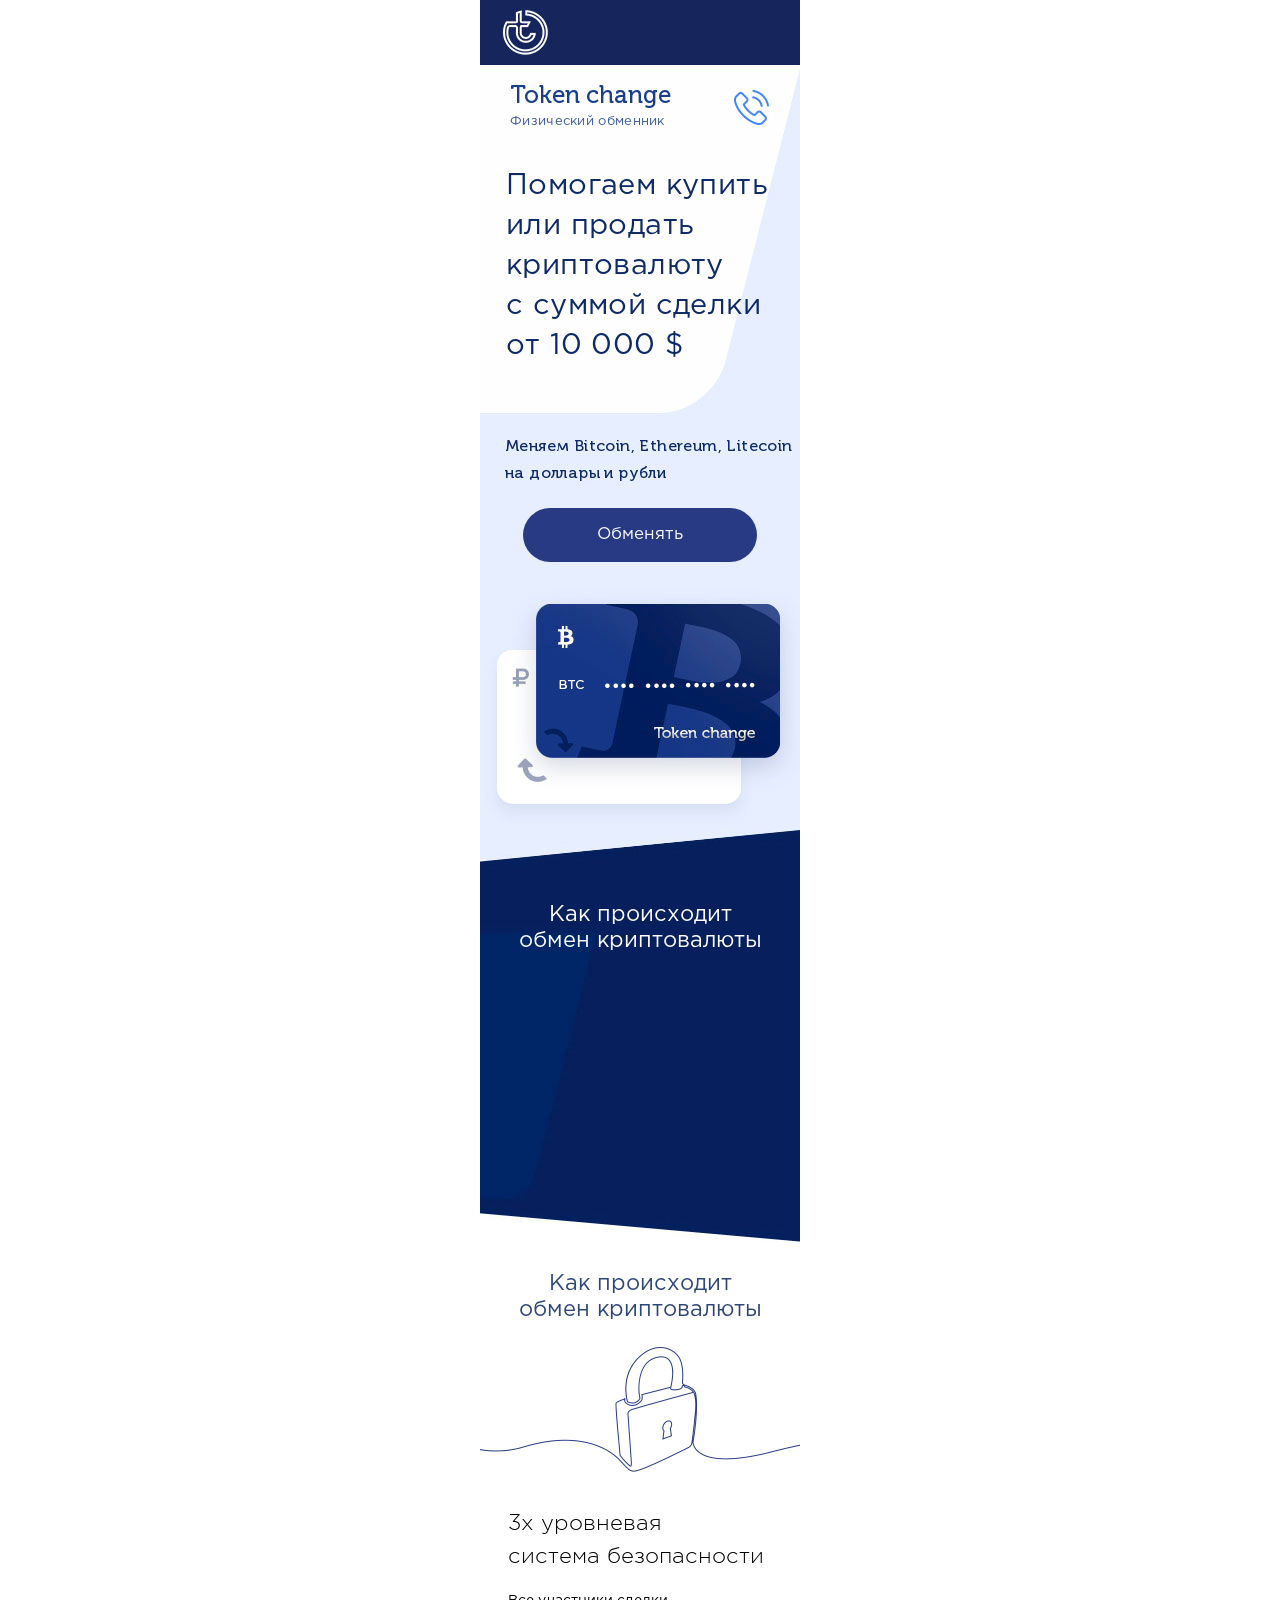
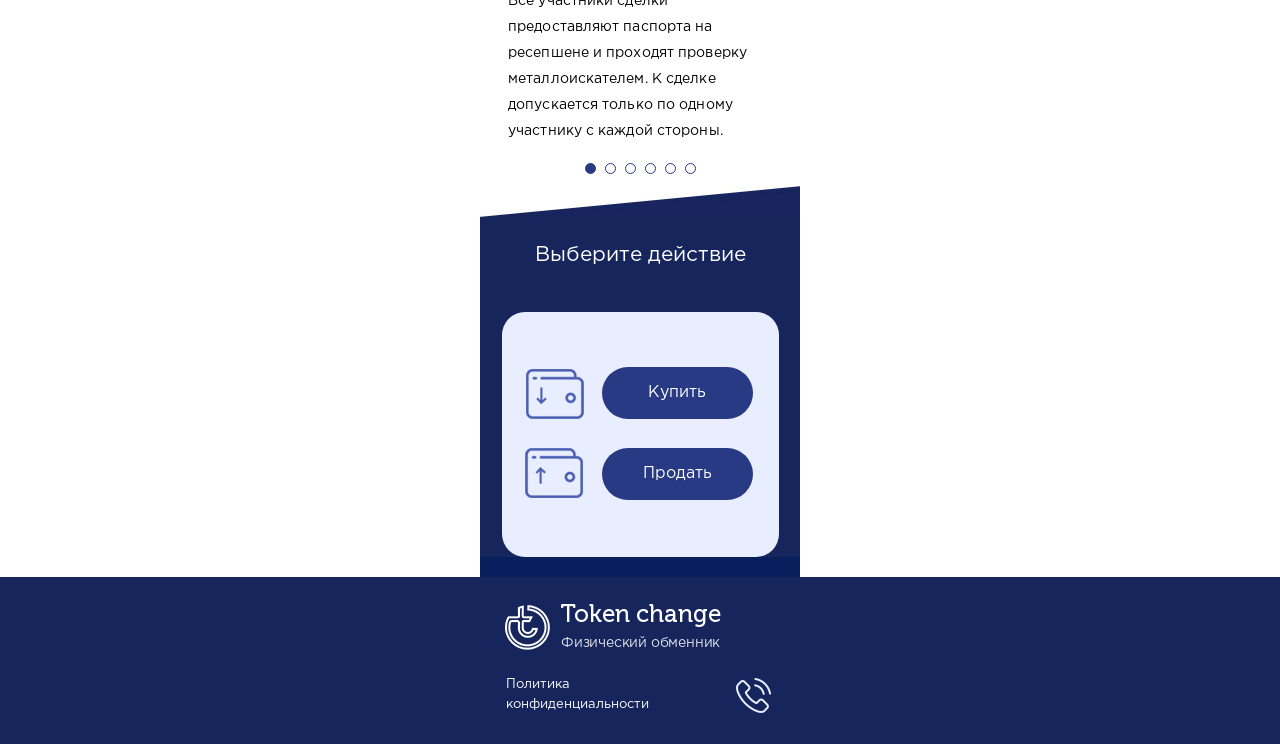
==== kript/mobile/index.html @ 8d92c8f6 "init" ====
<!DOCTYPE html>
<html lang="ru">
<head>
    <meta charset="UTF-8">
    <link rel="stylesheet" href="css/fontss.css">
    <link rel="stylesheet" href="css/libs/normalize.min.css">
    <link rel="stylesheet" href="css/style.css">
    <title>Token change - Физический обменник</title>
    <link rel="shortcut icon" href="favicon.ico" type="image/x-icon">
    <meta name="viewport" content="width=320">
    
<!--
    <script type="text/javascript">
        if (screen.width > 699) {
            document.location = "../" + document.location.search;
        }
    </script>
-->
    
</head>
   


<body>

<section class="sec1">
   <div>
        <div class="header">
            <div class="left">
                <div class="logo"></div>
            </div>
             <div class="right"> 
                <!-- <a href="/img/telegram.png" class="telegram"></a>
                <a href="/img/viber.png" class="viber"></a> -->
            </div> 
        </div>
        <div class="line">
            <div class="left">
                
                <div class="logo-text">
                    <div class="token">Token change</div>
                    <div class="fizobmen">Физический обменник</div>
                    
                </div>
            </div>
            <a class="right" href="tel:+79850906859"></a>
        </div>
        <h1>Помогаем купить или продать<br> криптовалюту <br>с суммой сделки<br> от 10 000 $<br><br></h1>
        <p>Меняем Bitcoin, Ethereum, Litecoin<br>на доллары и рубли</p>
        <div class="btn scrlto">Обменять</div>       
   </div>
</section>
<div class="section sec2">
    <div>
       <h2>Как происходит <br>обмен криптовалюты</h2>        
        
        <iframe src="https://player.vimeo.com/video/252877215?title=0&byline=0&portrait=0" class="video" frameborder="0" webkitallowfullscreen mozallowfullscreen allowfullscreen></iframe>
    </div>
</div>
<section class="sec3">
    <div>
        <h2>Как происходит <br>обмен криптовалюты</h2>
        <div class="slider-wrap">
            <ul>
       <li>
           <div class="img img1"></div>
           <h3>3х уровневая <br>система безопасности</h3>
           <p>Все участники сделки предоставляют паспорта на ресепшене и проходят проверку металлоискателем. К сделке допускается только по одному участнику с каждой стороны.</p>
       </li>
       <li>
           <div class="img img2"></div>
           <h3>Бесплатная парковка <br>для клиентов</h3>
           <p>Чтобы бесплатно припарковаться в бизнес центре "Manhattan", нужно заранее предоставить нашему менеджеру марку и гос номер автомобиля. Пропуск заказывается заранее.</p>
       </li>
       <li>
           <div class="img img3"></div>
           <h3>Сопровождение домой с охраной</h3>
           <p>Это дополнительная услуга, которая заказывается заранее у нашего менеджера. Безопасность наших клиентов - главный приоритет компании "Token Change".</p>
       </li>
       <li>
           <div class="img img4"></div>
           <h3>Используем <br>счётные машинки</h3>
           <p>Каждую сделку контролирует наш сотрудник службы безопасности, который самостоятельно пересчитывает и проверяет на подлинность все купюры.</p>
       </li>
       <li>
           <div class="img img5"></div>
           <h3 class="small">Гарантия <br>конфиденциальности</h3>
           <p>Все данные, которые мы получаем о наших клиентах остаются только внутри компании "Token Change". Мы не передаём информацию третьим лицам.</p>
       </li>
       <li>
           <div class="img img6"></div>
           <h3>Круглосуточное <br>видеонаблюдение</h3>
           <p>В бизнес центре "Manhattan" и внутри нашего офиса находятся видеокамеры, которые фиксируют каждую сделку. Это позволяет обеспечить безопасность для клиентов.</p>
       </li>
   </ul>
        </div>
   
   <div class="slide">
       
        <a class data-slide-index="0" href="#"></a>
        <a class data-slide-index="1" href="#"></a>
        <a class data-slide-index="2" href="#"></a>
        <a class data-slide-index="3" href="#"></a>
        <a class data-slide-index="4" href="#"></a>
        <a class data-slide-index="5" href="#"></a>
       
   </div>
    

    </div>
</section>

<section class="sec4">
    <div>
<div class="s1 step1">
          <h2>Выберите действие</h2>
          <div class="block">
              <div class="item" data-type="buy">
                  <div class="img img1"></div>
                  <div class="btn">Купить</div>
              </div>
              <div class="item" data-type="sell">
                  <div class="img img2"></div>
                  <div class="btn">Продать</div>
                  
              </div>
          </div>
      </div>

<div class="s2 step2">
          <h2>Введите сумму сделки</h2>
          <div class="block">
              <div class="label1">Отдаете</div>
              <div class="summ-wrap">
                  <input type="text" class="number" placeholder="сумма">
                  <!-- <div class="valut">
                      <div class="current" data-selected="dollar"></div>
                      <div class="select">
                          <div class="item dollar" data-type="dollar"></div>
                          <div class="item ruble" data-type="ruble"></div>
                      </div>
                  </div> -->
                  
              </div>
              <div class="label2"><!--                 <span>Получаете</span> -->
                  <div class="type">
                      <div class="dollar active" data-type="dollar">Dollar</div>
                      <div class="ruble" data-type="ruble">Рубль</div>
                  </div>
              </div>
              <div class="btn">Далее</div>
              <div class="back">назад</div>
          </div>
      </div>
      <div class="s2 step2_b">
          <h2>Введите сумму сделки</h2>
          <div class="block">
              <div class="label1">Отдаете</div>
              <div class="summ-wrap">
                  <input type="text" class="number" placeholder="сумма">
                  <!-- <div class="valut">
                      <div class="current" data-selected="bitcoin"></div>
                      <div class="select">                          
                          <div class="item bitcoin" data-type="bitcoin"></div>
                          <div class="item efirium" data-type="ethereum"></div>
                          <div class="item litecoin" data-type="litecoin"></div>
                      </div>
                  </div> -->
                  
              </div>
              <div class="label2"><!-- <span>Получаете</span> -->
                  <div class="type">
                      <div class="bitcoin active" data-type="bitcoin">Bitcoin</div>
                      <div class="efirium" data-type="ethereum">Ethereum</div>
                      <div class="litecoin" data-type="litecoin">Litecoin</div>
                  </div>
              </div>
              <div class="btn">Далее</div>
              <div class="back">назад</div>
          </div>
      </div>
        <div class="s3 step3">
            <h2>Оставьте контакты</h2>
            <form class="form" method="post" action="ajax/mail.php">
                <div class="text">Введите ваше имя</div>
                <input type="text" name="name" class="input" placeholder="Имя">
                <div class="text">Введите ваш  телефон</div>
                <input type="text" name="phone" class="input" placeholder="+7 (___) ___-__-__">
                 <div class="text">Введите ваш логин Telegram</div>

                <input type="text" name="telegram" class="input" placeholder="@   логин Telegram">
                <input type="hidden" name="type">
                <input type="hidden" name="give">
                <input type="hidden" name="count_give">
                <input type="hidden" name="get">
                <input type="hidden" name="count_get">
                <button class="button">Отправить</button>
                <div class="back">назад</div>
            </form>           
       </div>
    </div> 
</section>

<footer>
    <div>
        <div class="left">
            <div class="token">Token change</div>
            <div class="fiz">Физический обменник</div>
            <div class="confidential">Политика<br> конфиденциальности</div>
            <a href="tel:+79850906859" class="phone"></a>
        </div>
        <div class="right"> 
             <!--a href="/img/telegrammobile.png" class="telegram"></a>
            <a href="/img/vibermobile.png" class="viber"></a--> 
        </div>
        
    </div>
</footer>
<div id="hidden-box">
    <div class="pop" id="okgo">
        <div class="close">закрыть</div>
        <p>Спасибо,<br>ваша заявка принята!<br>Мы свяжемся с вами в ближайшее время.</p>
    </div>
    <div class="pop" id="conf">
        <div class="close">закрыть</div>
        <h3>Политика конфиденциальности</h3>
        <p>Политика конфиденциальности и защиты информации. Предоставляя свои персональные данные Пользователь даёт согласие на обработку, хранение и использование своих персональных данных на основании ФЗ № 152-ФЗ «О персональных данных» от 27.07.2006 г. в следующих целях:<br><br>Осуществление клиентской поддержки<br>Получения Пользователем информации о маркетинговых событиях<br>Проведения аудита и прочих внутренних исследований с целью повышения качества предоставляемых услуг.<br>Под персональными данными подразумевается любая информация личного характера, позволяющая установить личность Пользователя/Покупателя такая как:<br><br>Фамилия, Имя, Отчество<br>Дата рождения<br>Контактный телефон<br>Адрес электронной почты<br>Почтовый адрес<br>Персональные данные Пользователей хранятся исключительно на электронных носителях и обрабатываются с использованием автоматизированных систем, за исключением случаев, когда неавтоматизированная обработка персональных данных необходима в связи с исполнением требований законодательства. Компания обязуется не передавать полученные персональные данные третьим лицам, за исключением следующих случаев:<br><br>По запросам уполномоченных органов государственной власти РФ только по основаниям и в порядке, установленным законодательством РФ<br><br>Стратегическим партнерам, которые работают с Компанией для предоставления продуктов и услуг, или тем из них, которые помогают Компании реализовывать продукты и услуги потребителям. Мы предоставляем третьим лицам минимальный объем персональных данных, необходимый только для оказания требуемой услуги или проведения необходимой транзакции.<br><br>Компания оставляет за собой право вносить изменения в одностороннем порядке в настоящие правила, при условии, что изменения не противоречат действующему законодательству РФ. Изменения условий настоящих правил вступают в силу после их публикации на Сайте</p>
    </div>
    <div class="pop" id="form-error-pop">
        <div class="close">закрыть</div>
        <p id="form-error-text"></p>
    </div>
</div>
<script src="js/libs.js"></script>
<script src="js/main.js"></script>
</body>
</html>
---- kript/mobile/css/fontss.css ----
@font-face {
    font-family: 'MuseoCyrl';
    src: url('../fonts/ofont_ru_MuseoCyrl500.eot');
    src: url('../fonts/ofont_ru_MuseoCyrl500.eot') format('embedded-opentype'),
         url('../fonts/ofont_ru_MuseoCyrl500.woff2') format('woff2'),
         url('../fonts/ofont_ru_MuseoCyrl500.woff') format('woff'),
         url('../fonts/ofont_ru_MuseoCyrl500.ttf') format('truetype'),
         url('../fonts/ofont_ru_MuseoCyrl500.svg#ofont_ru_MuseoCyrl500') format('svg');
}
@font-face {
			font-family: "GothamPro";
			src: url("../fonts/GothamProRegular/GothamProRegular.eot");
			src: url("../fonts/GothamProRegular/GothamProRegular.eot?#iefix")format("embedded-opentype"),
			url("../fonts/GothamProRegular/GothamProRegular.woff") format("woff"),
			url("../fonts/GothamProRegular/GothamProRegular.ttf") format("truetype");
			font-style: normal;
			font-weight: 400;
	}

	@font-face {
			font-family: "GothamPro";
			src: url("../fonts/GothamProBold/GothamProBold.eot");
			src: url("../fonts/GothamProBold/GothamProBold.eot?#iefix")format("embedded-opentype"),
			url("../fonts/GothamProBold/GothamProBold.woff") format("woff"),
			url("../fonts/GothamProBold/GothamProBold.ttf") format("truetype");
			font-style: normal;
			font-weight: 800;
	}

	@font-face {
			font-family: "GothamPro";
			src: url("../fonts/GothamProBlack/GothamProBlack.eot");
			src: url("../fonts/GothamProBlack/GothamProBlack.eot?#iefix")format("embedded-opentype"),
			url("../fonts/GothamProBlack/GothamProBlack.woff") format("woff"),
			url("../fonts/GothamProBlack/GothamProBlack.ttf") format("truetype");
			font-style: normal;
			font-weight: 900;
	}


	@font-face {
			font-family: "GothamPro";
			src: url("../fonts/GothamProMedium/GothamProMedium.eot");
			src: url("../fonts/GothamProMedium/GothamProMedium.eot?#iefix")format("embedded-opentype"),
			url("../fonts/GothamProMedium/GothamProMedium.woff") format("woff"),
			url("../fonts/GothamProMedium/GothamProMedium.ttf") format("truetype");
			font-style: normal;
			font-weight: 600;
	}

	@font-face {
			font-family: "GothamPro";
			src: url("../fonts/GothamProLight/GothamProLight.eot");
			src: url("../fonts/GothamProLight/GothamProLight.eot?#iefix")format("embedded-opentype"),
			url("../fonts/GothamProLight/GothamProLight.woff") format("woff"),
			url("../fonts/GothamProLight/GothamProLight.ttf") format("truetype");
			font-style: normal;
			font-weight: 300;
	}
---- kript/mobile/css/style.css ----
/* line 4, /Volumes/Workspace/CACHE/GITHUB/aloha/verstki/kript/mobile/css/sass/style.scss */
#maket {
  position: absolute;
  top: 0;
  left: 0;
  width: 100%;
  background: url(../maket.jpg) no-repeat left top;
  height: 2698px;
  opacity: 0.5;
  z-index: 20;
  margin-top: 0; }

/* line 38, /Volumes/Workspace/CACHE/GITHUB/aloha/verstki/kript/mobile/css/sass/style.scss */
* {
  margin: 0;
  padding: 0;
  -webkit-box-sizing: border-box;
  box-sizing: border-box;
  background-position: center;
  background-repeat: no-repeat; }

/* line 46, /Volumes/Workspace/CACHE/GITHUB/aloha/verstki/kript/mobile/css/sass/style.scss */
:after, :before {
  content: "";
  display: block;
  width: 100%;
  height: 0;
  clear: both; }

/* line 53, /Volumes/Workspace/CACHE/GITHUB/aloha/verstki/kript/mobile/css/sass/style.scss */
sup:after, sup:before, a:after, a:before, br:after, br:before, img:after, img:before, span:after, span:before, table:after, table:before, td:after, td:before, tr:after, tr:before {
  content: none; }

/* line 56, /Volumes/Workspace/CACHE/GITHUB/aloha/verstki/kript/mobile/css/sass/style.scss */
h1, h2, h3, h4, h5 {
  font-size: 1em;
  font-weight: inherit;
  text-align: center;
  font-weight: 400; }

/* line 62, /Volumes/Workspace/CACHE/GITHUB/aloha/verstki/kript/mobile/css/sass/style.scss */
h3 {
  font-weight: 300; }

/* line 65, /Volumes/Workspace/CACHE/GITHUB/aloha/verstki/kript/mobile/css/sass/style.scss */
body {
  font-family: "GothamPro", sans-serif;
  font-size: 14px;
  line-height: 20px;
  font-weight: 400;
  color: black;
  background-color: #fff; }

/* line 73, /Volumes/Workspace/CACHE/GITHUB/aloha/verstki/kript/mobile/css/sass/style.scss */
a {
  text-decoration: none;
  color: inherit;
  outline: 0 !important; }

/* line 78, /Volumes/Workspace/CACHE/GITHUB/aloha/verstki/kript/mobile/css/sass/style.scss */
a, button {
  cursor: pointer; }

/* line 81, /Volumes/Workspace/CACHE/GITHUB/aloha/verstki/kript/mobile/css/sass/style.scss */
button, input, textarea {
  outline: none;
  border: none;
  margin: 0 5px;
  vertical-align: middle; }

/* line 87, /Volumes/Workspace/CACHE/GITHUB/aloha/verstki/kript/mobile/css/sass/style.scss */
.section, .head, header, section, footer {
  width: 100%;
  min-width: 320px;
  overflow: hidden;
  position: relative;
  z-index: 2; }
  /* line 30, /Volumes/Workspace/CACHE/GITHUB/aloha/verstki/kript/mobile/css/sass/style.scss */
  .section > div, .head > div, header > div, section > div, footer > div {
    max-width: 320px;
    position: relative;
    z-index: 2;
    height: 100%;
    margin: 0 auto; }

/* line 90, /Volumes/Workspace/CACHE/GITHUB/aloha/verstki/kript/mobile/css/sass/style.scss */
.sec1 {
  height: 830px;
  background: url(../img/newbg1.jpg) no-repeat center bottom; }
  /* line 93, /Volumes/Workspace/CACHE/GITHUB/aloha/verstki/kript/mobile/css/sass/style.scss */
  .sec1 .header {
    background-color: #17255d;
    height: 65px; }
    /* line 96, /Volumes/Workspace/CACHE/GITHUB/aloha/verstki/kript/mobile/css/sass/style.scss */
    .sec1 .header .left {
      margin-top: 10px;
      float: left;
      margin-left: 23px; }
      /* line 100, /Volumes/Workspace/CACHE/GITHUB/aloha/verstki/kript/mobile/css/sass/style.scss */
      .sec1 .header .left .logo {
        background: url(../img/logo.png) no-repeat;
        width: 45px;
        height: 45px;
        float: left; }
    /* line 107, /Volumes/Workspace/CACHE/GITHUB/aloha/verstki/kript/mobile/css/sass/style.scss */
    .sec1 .header .right {
      float: right;
      line-height: 23px;
      margin-right: 26px;
      text-align: right;
      width: 140px; }
      /* line 113, /Volumes/Workspace/CACHE/GITHUB/aloha/verstki/kript/mobile/css/sass/style.scss */
      .sec1 .header .right .telegram {
        background: url(../img/telegram.png) no-repeat center;
        width: 37px;
        height: 37px;
        display: inline-block;
        margin-top: 13px;
        margin-left: -3px; }
      /* line 123, /Volumes/Workspace/CACHE/GITHUB/aloha/verstki/kript/mobile/css/sass/style.scss */
      .sec1 .header .right .viber {
        margin-top: 13px;
        background: url(../img/viber.png) no-repeat center;
        width: 37px;
        height: 37px;
        display: inline-block;
        margin-left: 8px; }
  /* line 136, /Volumes/Workspace/CACHE/GITHUB/aloha/verstki/kript/mobile/css/sass/style.scss */
  .sec1 .line .left {
    float: left; }
    /* line 138, /Volumes/Workspace/CACHE/GITHUB/aloha/verstki/kript/mobile/css/sass/style.scss */
    .sec1 .line .left .logo-text {
      padding-top: 20px;
      padding-left: 30px; }
      /* line 141, /Volumes/Workspace/CACHE/GITHUB/aloha/verstki/kript/mobile/css/sass/style.scss */
      .sec1 .line .left .logo-text .token {
        color: #183e8c;
        font-family: "MuseoCyrl", sans-serif;
        font-size: 24px;
        line-height: 20px; }
      /* line 147, /Volumes/Workspace/CACHE/GITHUB/aloha/verstki/kript/mobile/css/sass/style.scss */
      .sec1 .line .left .logo-text .fizobmen {
        color: #183e8c;
        font-family: "GothamPro", sans-serif;
        font-size: 13px;
        font-weight: 400;
        line-height: 34px;
        letter-spacing: 0.3px;
        opacity: 0.86; }
  /* line 158, /Volumes/Workspace/CACHE/GITHUB/aloha/verstki/kript/mobile/css/sass/style.scss */
  .sec1 .line .right {
    float: right;
    background-image: url(../img/phone.png);
    width: 50px;
    height: 50px;
    margin-right: 24px;
    margin-top: 17px; }
  /* line 167, /Volumes/Workspace/CACHE/GITHUB/aloha/verstki/kript/mobile/css/sass/style.scss */
  .sec1 h1 {
    font-family: "GothamPro", sans-serif;
    color: #0d2a66;
    text-align: left;
    margin-top: 27px;
    letter-spacing: 0.4px;
    font-size: 29px;
    font-weight: 400;
    line-height: 40px;
    padding-left: 26px; }
  /* line 178, /Volumes/Workspace/CACHE/GITHUB/aloha/verstki/kript/mobile/css/sass/style.scss */
  .sec1 p {
    color: #0d2a66;
    font-family: "MuseoCyrl", sans-serif;
    font-size: 16px;
    line-height: 27px;
    margin-top: 26px;
    padding-left: 25px;
    letter-spacing: 0.4px; }
  /* line 187, /Volumes/Workspace/CACHE/GITHUB/aloha/verstki/kript/mobile/css/sass/style.scss */
  .sec1 .btn {
    width: 234px;
    height: 54px;
    background-color: #283a83;
    border-radius: 27px;
    text-align: center;
    line-height: 54px;
    color: white;
    font-size: 17px;
    margin: 22px auto 0;
    cursor: pointer;
    transition: all 0.25s; }
    /* line 199, /Volumes/Workspace/CACHE/GITHUB/aloha/verstki/kript/mobile/css/sass/style.scss */
    .sec1 .btn:hover {
      background-color: #112e75; }

/* line 204, /Volumes/Workspace/CACHE/GITHUB/aloha/verstki/kript/mobile/css/sass/style.scss */
.section {
  height: 413px;
  background: url(../img/newbg2.jpg) no-repeat center; }
  /* line 210, /Volumes/Workspace/CACHE/GITHUB/aloha/verstki/kript/mobile/css/sass/style.scss */
  .section.sec2 h2 {
    color: white;
    font-size: 22px;
    line-height: 26px;
    padding-top: 72px; }
  /* line 217, /Volumes/Workspace/CACHE/GITHUB/aloha/verstki/kript/mobile/css/sass/style.scss */
  .section.sec2 .video {
    width: 100%;
    height: 161px;
    margin: 37px auto 0; }

/* line 224, /Volumes/Workspace/CACHE/GITHUB/aloha/verstki/kript/mobile/css/sass/style.scss */
.sec3 {
  background: url(../img/newbg3.jpg) no-repeat center bottom;
  height: 575px; }
  /* line 227, /Volumes/Workspace/CACHE/GITHUB/aloha/verstki/kript/mobile/css/sass/style.scss */
  .sec3 h2 {
    color: #2d467a;
    font-size: 22px;
    line-height: 26px;
    padding-top: 28px; }
  /* line 233, /Volumes/Workspace/CACHE/GITHUB/aloha/verstki/kript/mobile/css/sass/style.scss */
  .sec3 .slider-wrap {
    height: 500px; }
  /* line 236, /Volumes/Workspace/CACHE/GITHUB/aloha/verstki/kript/mobile/css/sass/style.scss */
  .sec3 ul {
    list-style: none;
    position: relative; }
    /* line 239, /Volumes/Workspace/CACHE/GITHUB/aloha/verstki/kript/mobile/css/sass/style.scss */
    .sec3 ul li {
      width: 100%;
      margin-bottom: 3px; }
      /* line 243, /Volumes/Workspace/CACHE/GITHUB/aloha/verstki/kript/mobile/css/sass/style.scss */
      .sec3 ul li .img {
        width: 100%;
        height: 180px; }
        /* line 246, /Volumes/Workspace/CACHE/GITHUB/aloha/verstki/kript/mobile/css/sass/style.scss */
        .sec3 ul li .img.img1 {
          background-image: url(../img/img1.png);
          background-position: center 24px; }
        /* line 250, /Volumes/Workspace/CACHE/GITHUB/aloha/verstki/kript/mobile/css/sass/style.scss */
        .sec3 ul li .img.img2 {
          background-image: url(../img/img2.png);
          background-position: center 30px; }
        /* line 254, /Volumes/Workspace/CACHE/GITHUB/aloha/verstki/kript/mobile/css/sass/style.scss */
        .sec3 ul li .img.img3 {
          background-image: url(../img/img3.png); }
        /* line 257, /Volumes/Workspace/CACHE/GITHUB/aloha/verstki/kript/mobile/css/sass/style.scss */
        .sec3 ul li .img.img4 {
          background-image: url(../img/img4.png);
          background-position: center 41px; }
        /* line 261, /Volumes/Workspace/CACHE/GITHUB/aloha/verstki/kript/mobile/css/sass/style.scss */
        .sec3 ul li .img.img5 {
          background-image: url(../img/img5.png);
          background-position: center 36px; }
        /* line 265, /Volumes/Workspace/CACHE/GITHUB/aloha/verstki/kript/mobile/css/sass/style.scss */
        .sec3 ul li .img.img6 {
          background-image: url(../img/img6.png);
          background-position: center 34px; }
    /* line 271, /Volumes/Workspace/CACHE/GITHUB/aloha/verstki/kript/mobile/css/sass/style.scss */
    .sec3 ul h3 {
      text-align: left;
      font-size: 30px;
      margin-top: 3px;
      line-height: 33px;
      margin-left: 28px;
      font-size: 22px;
      padding-right: 20px; }
      /* line 279, /Volumes/Workspace/CACHE/GITHUB/aloha/verstki/kript/mobile/css/sass/style.scss */
      .sec3 ul h3.small {
        font-size: 24px; }
    /* line 283, /Volumes/Workspace/CACHE/GITHUB/aloha/verstki/kript/mobile/css/sass/style.scss */
    .sec3 ul p {
      font-size: 14px;
      line-height: 26px;
      letter-spacing: 0.1px;
      margin-left: 28px;
      margin-top: 16px;
      padding-right: 20px; }
  /* line 292, /Volumes/Workspace/CACHE/GITHUB/aloha/verstki/kript/mobile/css/sass/style.scss */
  .sec3 .slide {
    width: 100%;
    position: absolute;
    left: 0;
    bottom: 38px;
    text-align: center; }
    /* line 298, /Volumes/Workspace/CACHE/GITHUB/aloha/verstki/kript/mobile/css/sass/style.scss */
    .sec3 .slide a {
      background: white;
      width: 11px;
      height: 11px;
      border: 1px solid #283a83;
      display: inline-block;
      margin: 0 2.5px;
      border-radius: 100%; }
      /* line 306, /Volumes/Workspace/CACHE/GITHUB/aloha/verstki/kript/mobile/css/sass/style.scss */
      .sec3 .slide a.active {
        background: #283a83; }

/* line 314, /Volumes/Workspace/CACHE/GITHUB/aloha/verstki/kript/mobile/css/sass/style.scss */
.sec4 {
  background: url(../img/newbg4.jpg) no-repeat center top;
  width: 100%;
  padding-bottom: 20px; }
  /* line 318, /Volumes/Workspace/CACHE/GITHUB/aloha/verstki/kript/mobile/css/sass/style.scss */
  .sec4 .step1 {
    background-color: #17255d; }
    /* line 320, /Volumes/Workspace/CACHE/GITHUB/aloha/verstki/kript/mobile/css/sass/style.scss */
    .sec4 .step1 h2 {
      font-size: 21px;
      color: white;
      padding-top: 21px;
      line-height: 33px;
      text-align: center; }
    /* line 327, /Volumes/Workspace/CACHE/GITHUB/aloha/verstki/kript/mobile/css/sass/style.scss */
    .sec4 .step1 .block {
      width: 277px;
      height: 245px;
      background-color: #e8edff;
      border-radius: 23px;
      margin: 40px auto 0;
      padding-top: 56px; }
    /* line 335, /Volumes/Workspace/CACHE/GITHUB/aloha/verstki/kript/mobile/css/sass/style.scss */
    .sec4 .step1 .item {
      margin-top: -1px;
      width: 100%;
      height: 52px;
      margin-bottom: 30px; }
      /* line 340, /Volumes/Workspace/CACHE/GITHUB/aloha/verstki/kript/mobile/css/sass/style.scss */
      .sec4 .step1 .item .img {
        height: 55px;
        float: left;
        width: 100px; }
        /* line 344, /Volumes/Workspace/CACHE/GITHUB/aloha/verstki/kript/mobile/css/sass/style.scss */
        .sec4 .step1 .item .img.img1 {
          background: url(../img/buy.png) no-repeat;
          background-position: 24px 2px; }
      /* line 350, /Volumes/Workspace/CACHE/GITHUB/aloha/verstki/kript/mobile/css/sass/style.scss */
      .sec4 .step1 .item .img.img2 {
        background: url(../img/sold.png) no-repeat;
        background-position: 23px 0px; }
    /* line 356, /Volumes/Workspace/CACHE/GITHUB/aloha/verstki/kript/mobile/css/sass/style.scss */
    .sec4 .step1 .btn {
      width: 151px;
      height: 52px;
      background-color: #283a83;
      border-radius: 26px;
      box-shadow: 0 0 22.3px 1.7px rgba(255, 255, 255, 0.1);
      line-height: 52px;
      text-align: center;
      color: white;
      font-size: 16px;
      float: left;
      cursor: pointer;
      transition: all 0.25s; }
      /* line 369, /Volumes/Workspace/CACHE/GITHUB/aloha/verstki/kript/mobile/css/sass/style.scss */
      .sec4 .step1 .btn:hover {
        background-color: #112e75; }
  /* line 374, /Volumes/Workspace/CACHE/GITHUB/aloha/verstki/kript/mobile/css/sass/style.scss */
  .sec4 .step2 {
    display: none;
    padding-bottom: 24px;
    background-color: #17255d; }
    /* line 378, /Volumes/Workspace/CACHE/GITHUB/aloha/verstki/kript/mobile/css/sass/style.scss */
    .sec4 .step2 h2 {
      color: white;
      font-size: 21px;
      padding-top: 21px;
      line-height: 34px; }
    /* line 384, /Volumes/Workspace/CACHE/GITHUB/aloha/verstki/kript/mobile/css/sass/style.scss */
    .sec4 .step2 .block {
      width: 277px;
      min-height: 341px;
      background-color: #e8edff;
      border-radius: 23px;
      margin: 10px auto 0;
      text-align: center;
      padding-bottom: 9px; }
      /* line 392, /Volumes/Workspace/CACHE/GITHUB/aloha/verstki/kript/mobile/css/sass/style.scss */
      .sec4 .step2 .block .label1 {
        padding-top: 37px;
        font-size: 20px;
        padding-left: 37px;
        text-align: left; }
      /* line 398, /Volumes/Workspace/CACHE/GITHUB/aloha/verstki/kript/mobile/css/sass/style.scss */
      .sec4 .step2 .block .summ-wrap {
        width: 211px;
        height: 45px;
        background-color: white;
        border: 1px solid rgba(145, 154, 187, 0.43);
        border-radius: 23px;
        margin: 18px auto 0; }
      /* line 406, /Volumes/Workspace/CACHE/GITHUB/aloha/verstki/kript/mobile/css/sass/style.scss */
      .sec4 .step2 .block .number {
        font-size: 24px;
        font-family: "MuseoCyrl", sans-serif;
        text-align: left;
        line-height: 43px;
        float: left;
        height: 43px;
        width: 146px;
        padding-left: 27px;
        margin: 0;
        border-top-left-radius: 25px;
        border-bottom-left-radius: 25px; }
      /* line 419, /Volumes/Workspace/CACHE/GITHUB/aloha/verstki/kript/mobile/css/sass/style.scss */
      .sec4 .step2 .block .valut {
        float: right;
        font-size: 25px;
        font-family: "MuseoCyrl", sans-serif;
        line-height: 43px;
        width: 63px;
        padding-left: 0px;
        background: url(../img/sel-ico.png) no-repeat 34px center;
        cursor: pointer;
        position: relative; }
        /* line 429, /Volumes/Workspace/CACHE/GITHUB/aloha/verstki/kript/mobile/css/sass/style.scss */
        .sec4 .step2 .block .valut .current {
          width: 100%;
          height: 42px;
          background-position: 10px center;
          cursor: pointer; }
          /* line 434, /Volumes/Workspace/CACHE/GITHUB/aloha/verstki/kript/mobile/css/sass/style.scss */
          .sec4 .step2 .block .valut .current[data-selected="dollar"] {
            background-image: url(../img/dollar-ico.png); }
          /* line 437, /Volumes/Workspace/CACHE/GITHUB/aloha/verstki/kript/mobile/css/sass/style.scss */
          .sec4 .step2 .block .valut .current[data-selected="euro"] {
            background-image: url(../img/euro-ico.png); }
          /* line 440, /Volumes/Workspace/CACHE/GITHUB/aloha/verstki/kript/mobile/css/sass/style.scss */
          .sec4 .step2 .block .valut .current[data-selected="ruble"] {
            background-image: url(../img/ruble-ico.png); }
        /* line 444, /Volumes/Workspace/CACHE/GITHUB/aloha/verstki/kript/mobile/css/sass/style.scss */
        .sec4 .step2 .block .valut .select {
          display: none;
          position: absolute;
          left: 0;
          top: 100%;
          margin-top: 1px;
          width: 40px;
          z-index: 2;
          border-left: 1px solid rgba(145, 154, 187, 0.43);
          border-right: 1px solid rgba(145, 154, 187, 0.43);
          border-top: 1px solid rgba(145, 154, 187, 0.43);
          background-color: white; }
          /* line 456, /Volumes/Workspace/CACHE/GITHUB/aloha/verstki/kript/mobile/css/sass/style.scss */
          .sec4 .step2 .block .valut .select .item {
            height: 43px;
            border-bottom: 1px solid rgba(145, 154, 187, 0.43);
            width: 100%;
            background-position: 10px center;
            cursor: pointer;
            background-color: transparent;
            transition: all 0.25s; }
            /* line 464, /Volumes/Workspace/CACHE/GITHUB/aloha/verstki/kript/mobile/css/sass/style.scss */
            .sec4 .step2 .block .valut .select .item:hover {
              background-color: #c2c9e2; }
          /* line 468, /Volumes/Workspace/CACHE/GITHUB/aloha/verstki/kript/mobile/css/sass/style.scss */
          .sec4 .step2 .block .valut .select .dollar {
            background-image: url(../img/dollar-ico.png); }
          /* line 471, /Volumes/Workspace/CACHE/GITHUB/aloha/verstki/kript/mobile/css/sass/style.scss */
          .sec4 .step2 .block .valut .select .euro {
            background-image: url(../img/euro-ico.png); }
          /* line 474, /Volumes/Workspace/CACHE/GITHUB/aloha/verstki/kript/mobile/css/sass/style.scss */
          .sec4 .step2 .block .valut .select .ruble {
            background-image: url(../img/ruble-ico.png); }
      /* line 479, /Volumes/Workspace/CACHE/GITHUB/aloha/verstki/kript/mobile/css/sass/style.scss */
      .sec4 .step2 .block .label2 {
        font-size: 20px;
        letter-spacing: -0.7px;
        text-align: left;
        width: 212px;
        margin: 14px auto 0; }
        /* line 485, /Volumes/Workspace/CACHE/GITHUB/aloha/verstki/kript/mobile/css/sass/style.scss */
        .sec4 .step2 .block .label2 > span {
          float: left;
          line-height: 32px;
          margin-bottom: 6px; }
        /* line 490, /Volumes/Workspace/CACHE/GITHUB/aloha/verstki/kript/mobile/css/sass/style.scss */
        .sec4 .step2 .block .label2 .curs {
          float: right;
          font-size: 25px;
          font-family: "MuseoCyrl", sans-serif;
          margin-top: 0px;
          text-align: left;
          line-height: 32px;
          margin-bottom: 6px; }
        /* line 499, /Volumes/Workspace/CACHE/GITHUB/aloha/verstki/kript/mobile/css/sass/style.scss */
        .sec4 .step2 .block .label2 .type {
          width: 211px;
          height: 94px;
          border: 1px solid rgba(145, 154, 187, 0.43);
          border-radius: 23px;
          overflow: hidden;
          margin: 16px auto 0;
          text-align: left; }
        /* line 508, /Volumes/Workspace/CACHE/GITHUB/aloha/verstki/kript/mobile/css/sass/style.scss */
        .sec4 .step2 .block .label2 .dollar {
          height: 46px;
          line-height: 48px;
          padding-left: 54px;
          font-size: 17px;
          background-image: url(../img/dollar-ico.png);
          background-position: 26px 10px;
          opacity: 0.76;
          background-color: #e8edff;
          cursor: pointer;
          transition: all 0.25s; }
          /* line 519, /Volumes/Workspace/CACHE/GITHUB/aloha/verstki/kript/mobile/css/sass/style.scss */
          .sec4 .step2 .block .label2 .dollar.active {
            opacity: 1;
            background-color: white; }
          /* line 523, /Volumes/Workspace/CACHE/GITHUB/aloha/verstki/kript/mobile/css/sass/style.scss */
          .sec4 .step2 .block .label2 .dollar:hover {
            opacity: 1; }
        /* line 527, /Volumes/Workspace/CACHE/GITHUB/aloha/verstki/kript/mobile/css/sass/style.scss */
        .sec4 .step2 .block .label2 .ruble {
          height: 46px;
          line-height: 48px;
          padding-left: 54px;
          font-size: 17px;
          background-image: url(../img/ruble-ico.png);
          background-position: 26px 13px;
          opacity: 0.76;
          background-color: #e8edff;
          cursor: pointer;
          transition: all 0.25s;
          border-top: 1px solid rgba(145, 154, 187, 0.43); }
          /* line 539, /Volumes/Workspace/CACHE/GITHUB/aloha/verstki/kript/mobile/css/sass/style.scss */
          .sec4 .step2 .block .label2 .ruble.active {
            opacity: 1;
            background-color: white; }
          /* line 543, /Volumes/Workspace/CACHE/GITHUB/aloha/verstki/kript/mobile/css/sass/style.scss */
          .sec4 .step2 .block .label2 .ruble:hover {
            opacity: 1; }
      /* line 548, /Volumes/Workspace/CACHE/GITHUB/aloha/verstki/kript/mobile/css/sass/style.scss */
      .sec4 .step2 .block .btn {
        width: 209px;
        height: 52px;
        background-color: #283a83;
        border-radius: 26px;
        box-shadow: 0 0 22.3px 1.7px rgba(255, 255, 255, 0.1);
        margin: 24px auto 0;
        line-height: 52px;
        color: white;
        text-align: center;
        cursor: pointer;
        transition: all 0.25s; }
        /* line 560, /Volumes/Workspace/CACHE/GITHUB/aloha/verstki/kript/mobile/css/sass/style.scss */
        .sec4 .step2 .block .btn:hover {
          background-color: #112e75; }
      /* line 564, /Volumes/Workspace/CACHE/GITHUB/aloha/verstki/kript/mobile/css/sass/style.scss */
      .sec4 .step2 .block .back {
        display: inline-block;
        margin-top: 12px;
        font-size: 15px;
        line-height: 18px;
        cursor: pointer; }
        /* line 570, /Volumes/Workspace/CACHE/GITHUB/aloha/verstki/kript/mobile/css/sass/style.scss */
        .sec4 .step2 .block .back:hover {
          text-decoration: underline; }
  /* line 576, /Volumes/Workspace/CACHE/GITHUB/aloha/verstki/kript/mobile/css/sass/style.scss */
  .sec4 .step2_b {
    display: none;
    padding-bottom: 24px;
    background-color: #17255d; }
    /* line 580, /Volumes/Workspace/CACHE/GITHUB/aloha/verstki/kript/mobile/css/sass/style.scss */
    .sec4 .step2_b h2 {
      color: white;
      font-size: 21px;
      padding-top: 21px;
      line-height: 34px; }
    /* line 586, /Volumes/Workspace/CACHE/GITHUB/aloha/verstki/kript/mobile/css/sass/style.scss */
    .sec4 .step2_b .block {
      width: 277px;
      min-height: 388px;
      background-color: #e8edff;
      border-radius: 23px;
      margin: 10px auto 0;
      text-align: center;
      padding-bottom: 9px; }
      /* line 594, /Volumes/Workspace/CACHE/GITHUB/aloha/verstki/kript/mobile/css/sass/style.scss */
      .sec4 .step2_b .block .label1 {
        padding-top: 37px;
        font-size: 20px;
        padding-left: 37px;
        text-align: left; }
      /* line 600, /Volumes/Workspace/CACHE/GITHUB/aloha/verstki/kript/mobile/css/sass/style.scss */
      .sec4 .step2_b .block .summ-wrap {
        width: 211px;
        height: 45px;
        background-color: white;
        border: 1px solid rgba(145, 154, 187, 0.43);
        border-radius: 23px;
        margin: 18px auto 0; }
      /* line 608, /Volumes/Workspace/CACHE/GITHUB/aloha/verstki/kript/mobile/css/sass/style.scss */
      .sec4 .step2_b .block .number {
        font-size: 24px;
        font-family: "MuseoCyrl", sans-serif;
        text-align: left;
        line-height: 43px;
        float: left;
        height: 43px;
        width: 146px;
        padding-left: 27px;
        margin: 0;
        border-top-left-radius: 25px;
        border-bottom-left-radius: 25px; }
      /* line 621, /Volumes/Workspace/CACHE/GITHUB/aloha/verstki/kript/mobile/css/sass/style.scss */
      .sec4 .step2_b .block .valut {
        float: right;
        font-size: 25px;
        font-family: "MuseoCyrl", sans-serif;
        line-height: 43px;
        width: 63px;
        padding-left: 0px;
        background: url(../img/sel-ico.png) no-repeat 34px center;
        cursor: pointer;
        position: relative; }
        /* line 631, /Volumes/Workspace/CACHE/GITHUB/aloha/verstki/kript/mobile/css/sass/style.scss */
        .sec4 .step2_b .block .valut .current {
          width: 100%;
          height: 42px;
          background-position: 10px center;
          cursor: pointer; }
          /* line 636, /Volumes/Workspace/CACHE/GITHUB/aloha/verstki/kript/mobile/css/sass/style.scss */
          .sec4 .step2_b .block .valut .current[data-selected="bitcoin"] {
            background-image: url(../img/icon1.png); }
          /* line 639, /Volumes/Workspace/CACHE/GITHUB/aloha/verstki/kript/mobile/css/sass/style.scss */
          .sec4 .step2_b .block .valut .current[data-selected="ethereum"] {
            background-image: url(../img/icon2.png); }
          /* line 642, /Volumes/Workspace/CACHE/GITHUB/aloha/verstki/kript/mobile/css/sass/style.scss */
          .sec4 .step2_b .block .valut .current[data-selected="litecoin"] {
            background-image: url(../img/icon3.png); }
        /* line 646, /Volumes/Workspace/CACHE/GITHUB/aloha/verstki/kript/mobile/css/sass/style.scss */
        .sec4 .step2_b .block .valut .select {
          display: none;
          position: absolute;
          left: 0;
          top: 100%;
          width: 40px;
          z-index: 2;
          margin-top: 1px;
          border-left: 1px solid rgba(145, 154, 187, 0.43);
          border-right: 1px solid rgba(145, 154, 187, 0.43);
          border-top: 1px solid rgba(145, 154, 187, 0.43);
          background-color: white; }
          /* line 658, /Volumes/Workspace/CACHE/GITHUB/aloha/verstki/kript/mobile/css/sass/style.scss */
          .sec4 .step2_b .block .valut .select .item {
            height: 43px;
            border-bottom: 1px solid rgba(145, 154, 187, 0.43);
            width: 100%;
            background-position: 10px center;
            cursor: pointer;
            background-color: transparent;
            transition: all 0.25s; }
            /* line 666, /Volumes/Workspace/CACHE/GITHUB/aloha/verstki/kript/mobile/css/sass/style.scss */
            .sec4 .step2_b .block .valut .select .item:hover {
              background-color: #c2c9e2; }
          /* line 670, /Volumes/Workspace/CACHE/GITHUB/aloha/verstki/kript/mobile/css/sass/style.scss */
          .sec4 .step2_b .block .valut .select .bitcoin {
            background-image: url(../img/icon1.png); }
          /* line 673, /Volumes/Workspace/CACHE/GITHUB/aloha/verstki/kript/mobile/css/sass/style.scss */
          .sec4 .step2_b .block .valut .select .efirium {
            background-image: url(../img/icon2.png); }
          /* line 676, /Volumes/Workspace/CACHE/GITHUB/aloha/verstki/kript/mobile/css/sass/style.scss */
          .sec4 .step2_b .block .valut .select .litecoin {
            background-image: url(../img/icon3.png); }
      /* line 681, /Volumes/Workspace/CACHE/GITHUB/aloha/verstki/kript/mobile/css/sass/style.scss */
      .sec4 .step2_b .block .label2 {
        font-size: 20px;
        letter-spacing: -0.7px;
        text-align: left;
        width: 212px;
        margin: 14px auto 0; }
        /* line 687, /Volumes/Workspace/CACHE/GITHUB/aloha/verstki/kript/mobile/css/sass/style.scss */
        .sec4 .step2_b .block .label2 > span {
          float: left;
          line-height: 32px;
          margin-bottom: 6px; }
        /* line 692, /Volumes/Workspace/CACHE/GITHUB/aloha/verstki/kript/mobile/css/sass/style.scss */
        .sec4 .step2_b .block .label2 .curs {
          float: right;
          font-size: 25px;
          font-family: "MuseoCyrl", sans-serif;
          margin-top: 0px;
          text-align: left;
          line-height: 32px;
          margin-bottom: 6px; }
        /* line 701, /Volumes/Workspace/CACHE/GITHUB/aloha/verstki/kript/mobile/css/sass/style.scss */
        .sec4 .step2_b .block .label2 .type {
          width: 211px;
          height: 141px;
          border: 1px solid rgba(145, 154, 187, 0.43);
          border-radius: 23px;
          overflow: hidden;
          margin: 16px auto 0;
          text-align: left; }
        /* line 710, /Volumes/Workspace/CACHE/GITHUB/aloha/verstki/kript/mobile/css/sass/style.scss */
        .sec4 .step2_b .block .label2 .bitcoin {
          height: 46px;
          line-height: 48px;
          padding-left: 54px;
          font-size: 17px;
          background-image: url(../img/icon1.png);
          background-position: 26px 13px;
          opacity: 0.76;
          background-color: #e8edff;
          cursor: pointer;
          transition: all 0.25s; }
          /* line 721, /Volumes/Workspace/CACHE/GITHUB/aloha/verstki/kript/mobile/css/sass/style.scss */
          .sec4 .step2_b .block .label2 .bitcoin.active {
            opacity: 1;
            background-color: white; }
          /* line 725, /Volumes/Workspace/CACHE/GITHUB/aloha/verstki/kript/mobile/css/sass/style.scss */
          .sec4 .step2_b .block .label2 .bitcoin:hover {
            opacity: 1; }
        /* line 729, /Volumes/Workspace/CACHE/GITHUB/aloha/verstki/kript/mobile/css/sass/style.scss */
        .sec4 .step2_b .block .label2 .efirium {
          height: 46px;
          line-height: 48px;
          padding-left: 54px;
          font-size: 17px;
          background-image: url(../img/icon2.png);
          background-position: 26px 11px;
          border-top: 1px solid rgba(145, 154, 187, 0.43);
          opacity: 0.76;
          background-color: #e8edff;
          cursor: pointer;
          transition: all 0.25s; }
          /* line 741, /Volumes/Workspace/CACHE/GITHUB/aloha/verstki/kript/mobile/css/sass/style.scss */
          .sec4 .step2_b .block .label2 .efirium.active {
            opacity: 1;
            background-color: white; }
          /* line 745, /Volumes/Workspace/CACHE/GITHUB/aloha/verstki/kript/mobile/css/sass/style.scss */
          .sec4 .step2_b .block .label2 .efirium:hover {
            opacity: 1; }
        /* line 749, /Volumes/Workspace/CACHE/GITHUB/aloha/verstki/kript/mobile/css/sass/style.scss */
        .sec4 .step2_b .block .label2 .litecoin {
          height: 46px;
          line-height: 48px;
          padding-left: 54px;
          font-size: 17px;
          background-image: url(../img/icon3.png);
          background-position: 28px 11px;
          border-top: 1px solid rgba(145, 154, 187, 0.43);
          opacity: 0.76;
          background-color: #e8edff;
          cursor: pointer;
          transition: all 0.25s; }
          /* line 761, /Volumes/Workspace/CACHE/GITHUB/aloha/verstki/kript/mobile/css/sass/style.scss */
          .sec4 .step2_b .block .label2 .litecoin.active {
            opacity: 1;
            background-color: white; }
          /* line 765, /Volumes/Workspace/CACHE/GITHUB/aloha/verstki/kript/mobile/css/sass/style.scss */
          .sec4 .step2_b .block .label2 .litecoin:hover {
            opacity: 1; }
      /* line 770, /Volumes/Workspace/CACHE/GITHUB/aloha/verstki/kript/mobile/css/sass/style.scss */
      .sec4 .step2_b .block .btn {
        width: 209px;
        height: 52px;
        background-color: #283a83;
        border-radius: 26px;
        box-shadow: 0 0 22.3px 1.7px rgba(255, 255, 255, 0.1);
        margin: 24px auto 0;
        line-height: 52px;
        color: white;
        text-align: center;
        cursor: pointer;
        transition: all 0.25s; }
        /* line 782, /Volumes/Workspace/CACHE/GITHUB/aloha/verstki/kript/mobile/css/sass/style.scss */
        .sec4 .step2_b .block .btn:hover {
          background-color: #112e75; }
      /* line 786, /Volumes/Workspace/CACHE/GITHUB/aloha/verstki/kript/mobile/css/sass/style.scss */
      .sec4 .step2_b .block .back {
        display: inline-block;
        margin-top: 12px;
        font-size: 15px;
        line-height: 18px;
        cursor: pointer; }
        /* line 792, /Volumes/Workspace/CACHE/GITHUB/aloha/verstki/kript/mobile/css/sass/style.scss */
        .sec4 .step2_b .block .back:hover {
          text-decoration: underline; }
  /* line 798, /Volumes/Workspace/CACHE/GITHUB/aloha/verstki/kript/mobile/css/sass/style.scss */
  .sec4 .step3 {
    display: none; }
    /* line 800, /Volumes/Workspace/CACHE/GITHUB/aloha/verstki/kript/mobile/css/sass/style.scss */
    .sec4 .step3 h2 {
      width: 289px;
      height: 43px;
      color: white;
      font-family: "GothamPro", sans-serif;
      font-size: 20px;
      font-weight: 400;
      line-height: 26px;
      padding-top: 56px;
      margin-left: 7px; }
    /* line 811, /Volumes/Workspace/CACHE/GITHUB/aloha/verstki/kript/mobile/css/sass/style.scss */
    .sec4 .step3 .form {
      text-align: center;
      width: 277px;
      height: 428px;
      background-color: #e8edff;
      border-radius: 23px;
      margin: 60px auto 0;
      padding-top: 5px; }
      /* line 819, /Volumes/Workspace/CACHE/GITHUB/aloha/verstki/kript/mobile/css/sass/style.scss */
      .sec4 .step3 .form .text {
        color: #0d2a66;
        font-family: GothamPro;
        font-size: 16px;
        font-weight: 400;
        line-height: 25px;
        padding-top: 23px; }
      /* line 827, /Volumes/Workspace/CACHE/GITHUB/aloha/verstki/kript/mobile/css/sass/style.scss */
      .sec4 .step3 .form .input {
        width: 231px;
        height: 45px;
        background-color: white;
        border: 1px solid rgba(145, 154, 187, 0.43);
        border-radius: 23px;
        text-align: center;
        font-size: 18px;
        display: block;
        margin: 10px auto 0; }
      /* line 838, /Volumes/Workspace/CACHE/GITHUB/aloha/verstki/kript/mobile/css/sass/style.scss */
      .sec4 .step3 .form .button {
        width: 234px;
        height: 54px;
        background-color: #283a83;
        border-radius: 27px;
        margin: 24px auto 0;
        display: block;
        color: white;
        font-size: 18px;
        cursor: pointer;
        transition: all 0.25s; }
        /* line 849, /Volumes/Workspace/CACHE/GITHUB/aloha/verstki/kript/mobile/css/sass/style.scss */
        .sec4 .step3 .form .button:hover {
          background-color: #112e75; }
      /* line 853, /Volumes/Workspace/CACHE/GITHUB/aloha/verstki/kript/mobile/css/sass/style.scss */
      .sec4 .step3 .form .back {
        display: inline-block;
        margin-top: 12px;
        font-size: 15px;
        line-height: 18px;
        cursor: pointer; }
        /* line 859, /Volumes/Workspace/CACHE/GITHUB/aloha/verstki/kript/mobile/css/sass/style.scss */
        .sec4 .step3 .form .back:hover {
          text-decoration: underline; }

/* line 866, /Volumes/Workspace/CACHE/GITHUB/aloha/verstki/kript/mobile/css/sass/style.scss */
footer {
  width: 100%;
  background-color: #17255d; }
  /* line 869, /Volumes/Workspace/CACHE/GITHUB/aloha/verstki/kript/mobile/css/sass/style.scss */
  footer .left {
    background: url(../img/token.png) no-repeat center;
    background-size: 45px 45px;
    background-position: 25px 28px;
    width: 100%; }
    /* line 873, /Volumes/Workspace/CACHE/GITHUB/aloha/verstki/kript/mobile/css/sass/style.scss */
    footer .left .token {
      margin-left: 80px;
      padding-top: 23px;
      color: white;
      font-family: "MuseoCyrl", sans-serif;
      font-size: 24px;
      line-height: 28px; }
    /* line 882, /Volumes/Workspace/CACHE/GITHUB/aloha/verstki/kript/mobile/css/sass/style.scss */
    footer .left .fiz {
      opacity: 0.86;
      color: white;
      font-family: "GothamPro", sans-serif;
      font-size: 14px;
      font-weight: 400;
      line-height: 16px;
      margin-left: 81px;
      padding-top: 7px;
      letter-spacing: -0.2px; }
    /* line 893, /Volumes/Workspace/CACHE/GITHUB/aloha/verstki/kript/mobile/css/sass/style.scss */
    footer .left .phone {
      background: url(../img/phonemobile.png) no-repeat center;
      background-position: 2px 3px;
      width: 40px;
      float: right;
      height: 40px;
      margin-right: 26px;
      margin-top: 24px; }
    /* line 904, /Volumes/Workspace/CACHE/GITHUB/aloha/verstki/kript/mobile/css/sass/style.scss */
    footer .left .confidential {
      font-size: 13px;
      float: left;
      color: white;
      text-align: left;
      padding-top: 24px;
      margin-left: 26px;
      cursor: pointer; }
      /* line 912, /Volumes/Workspace/CACHE/GITHUB/aloha/verstki/kript/mobile/css/sass/style.scss */
      footer .left .confidential:hover {
        text-decoration: underline; }
  /* line 917, /Volumes/Workspace/CACHE/GITHUB/aloha/verstki/kript/mobile/css/sass/style.scss */
  footer .right {
    padding-top: 29px;
    width: 100%; }
    /* line 921, /Volumes/Workspace/CACHE/GITHUB/aloha/verstki/kript/mobile/css/sass/style.scss */
    footer .right .viber {
      background: url(../img/vibermobile.png) no-repeat center;
      background-position: 1px 1px;
      width: 45px;
      margin-right: 148px;
      margin-left: 6px;
      height: 40px;
      float: right; }
    /* line 932, /Volumes/Workspace/CACHE/GITHUB/aloha/verstki/kript/mobile/css/sass/style.scss */
    footer .right .telegram {
      background: url(../img/telegrammobile.png) no-repeat center;
      background-position: 6px 1px;
      width: 43px;
      float: left;
      height: 40px;
      margin-left: 11px; }

/* line 945, /Volumes/Workspace/CACHE/GITHUB/aloha/verstki/kript/mobile/css/sass/style.scss */
#hidden-box {
  display: none; }

/* line 949, /Volumes/Workspace/CACHE/GITHUB/aloha/verstki/kript/mobile/css/sass/style.scss */
#okgo {
  width: 300px;
  background: white;
  padding: 20px 20px 20px;
  position: relative;
  text-align: center;
  border-radius: 16px; }
  /* line 956, /Volumes/Workspace/CACHE/GITHUB/aloha/verstki/kript/mobile/css/sass/style.scss */
  #okgo .close {
    position: absolute;
    right: 5px;
    top: 2px;
    cursor: pointer;
    text-decoration: underline; }
    /* line 962, /Volumes/Workspace/CACHE/GITHUB/aloha/verstki/kript/mobile/css/sass/style.scss */
    #okgo .close:hover {
      text-decoration: none; }
  /* line 967, /Volumes/Workspace/CACHE/GITHUB/aloha/verstki/kript/mobile/css/sass/style.scss */
  #okgo p {
    text-align: center;
    font-size: 16px;
    line-height: 24px; }

/* line 975, /Volumes/Workspace/CACHE/GITHUB/aloha/verstki/kript/mobile/css/sass/style.scss */
#form-error-pop {
  width: 300px;
  background: white;
  padding: 20px 20px 20px;
  position: relative;
  text-align: center;
  border-radius: 16px; }
  /* line 982, /Volumes/Workspace/CACHE/GITHUB/aloha/verstki/kript/mobile/css/sass/style.scss */
  #form-error-pop .close {
    position: absolute;
    right: 5px;
    top: 2px;
    cursor: pointer;
    text-decoration: underline; }
    /* line 988, /Volumes/Workspace/CACHE/GITHUB/aloha/verstki/kript/mobile/css/sass/style.scss */
    #form-error-pop .close:hover {
      text-decoration: none; }
  /* line 994, /Volumes/Workspace/CACHE/GITHUB/aloha/verstki/kript/mobile/css/sass/style.scss */
  #form-error-pop p {
    text-align: center;
    font-size: 16px;
    line-height: 24px; }

/* line 1001, /Volumes/Workspace/CACHE/GITHUB/aloha/verstki/kript/mobile/css/sass/style.scss */
#conf {
  width: 300px;
  background: white;
  padding: 20px 20px 20px;
  position: relative;
  text-align: center;
  border-radius: 16px; }
  /* line 1008, /Volumes/Workspace/CACHE/GITHUB/aloha/verstki/kript/mobile/css/sass/style.scss */
  #conf .close {
    position: absolute;
    right: 5px;
    top: 2px;
    cursor: pointer;
    text-decoration: underline; }
    /* line 1014, /Volumes/Workspace/CACHE/GITHUB/aloha/verstki/kript/mobile/css/sass/style.scss */
    #conf .close:hover {
      text-decoration: none; }
  /* line 1019, /Volumes/Workspace/CACHE/GITHUB/aloha/verstki/kript/mobile/css/sass/style.scss */
  #conf h3 {
    font-size: 18px;
    line-height: 26px;
    margin-bottom: 18px; }
  /* line 1026, /Volumes/Workspace/CACHE/GITHUB/aloha/verstki/kript/mobile/css/sass/style.scss */
  #conf p {
    font-size: 14px;
    line-height: 20px;
    text-align: left; }

/* line 1033, /Volumes/Workspace/CACHE/GITHUB/aloha/verstki/kript/mobile/css/sass/style.scss */
.arcticmodal-container, .arcticmodal-overlay {
  position: fixed;
  left: 0;
  top: 0;
  right: 0;
  bottom: 0;
  z-index: 1000; }

/* line 1034, /Volumes/Workspace/CACHE/GITHUB/aloha/verstki/kript/mobile/css/sass/style.scss */
.arcticmodal-container {
  overflow: auto;
  margin: 0;
  padding: 0;
  border: 0;
  border-collapse: collapse; }

/* line 1035, /Volumes/Workspace/CACHE/GITHUB/aloha/verstki/kript/mobile/css/sass/style.scss */
:first-child + html .arcticmodal-container {
  height: 100%; }

/* line 1036, /Volumes/Workspace/CACHE/GITHUB/aloha/verstki/kript/mobile/css/sass/style.scss */
.arcticmodal-container_i {
  margin: 0 auto;
  height: 100%; }

/* line 1037, /Volumes/Workspace/CACHE/GITHUB/aloha/verstki/kript/mobile/css/sass/style.scss */
.arcticmodal-container_i2 {
  padding: 0;
  margin: 0;
  border: 0;
  vertical-align: middle; }

/* line 1038, /Volumes/Workspace/CACHE/GITHUB/aloha/verstki/kript/mobile/css/sass/style.scss */
#hidden-box {
  display: none; }

/* line 1039, /Volumes/Workspace/CACHE/GITHUB/aloha/verstki/kript/mobile/css/sass/style.scss */
.error-input {
  border: 1px solid red !important; }

/*# sourceMappingURL=style.css.map */
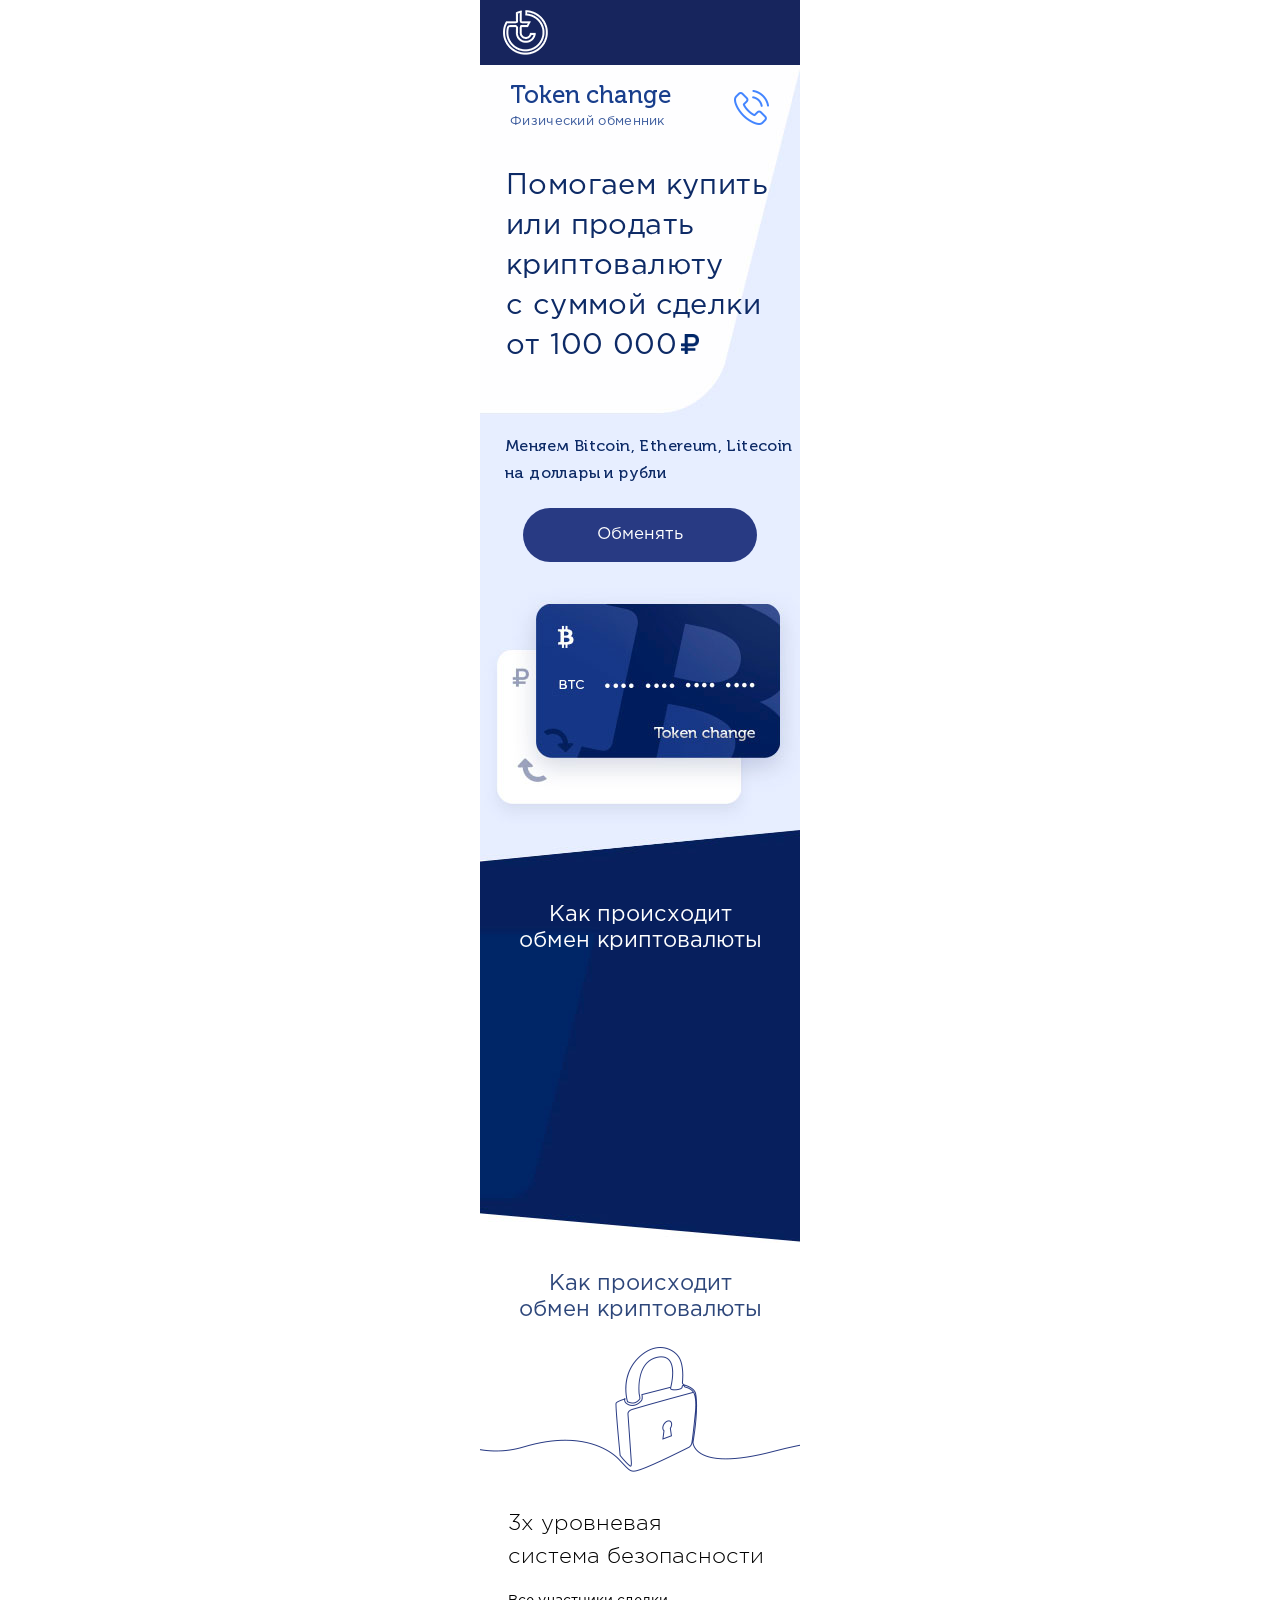
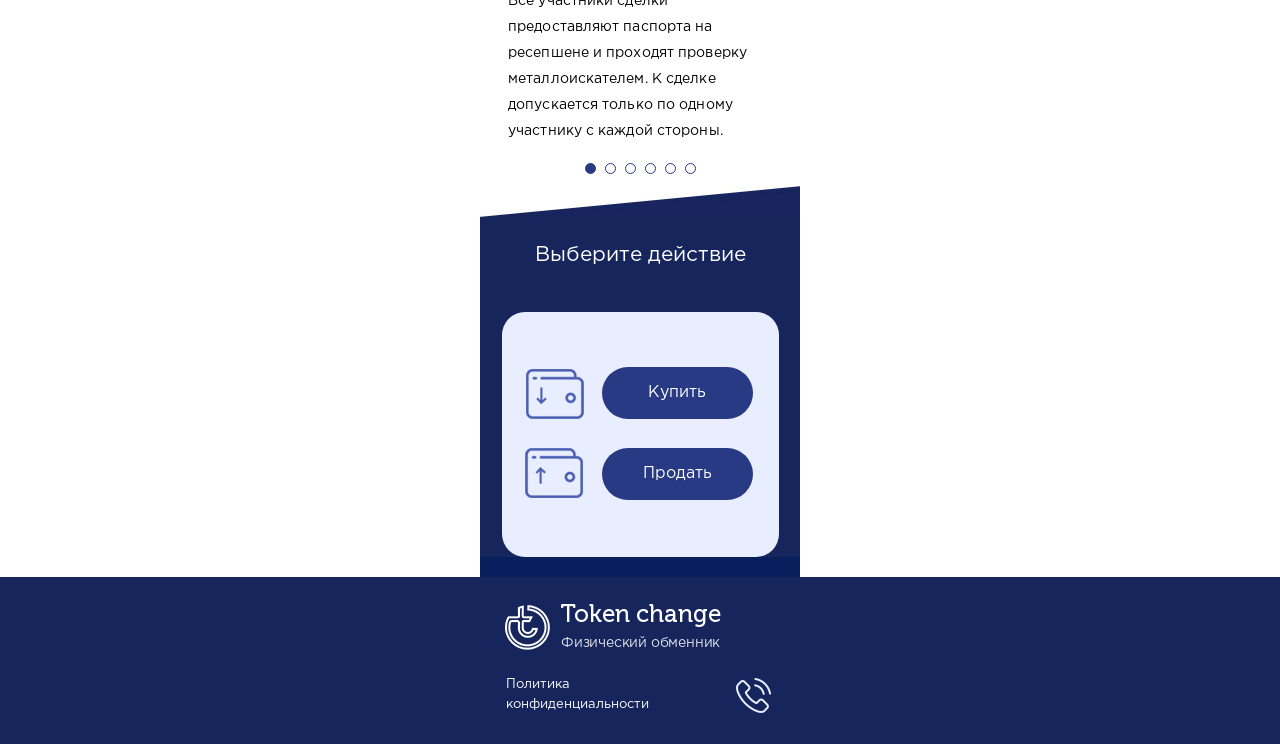
==== commit 06acc4a1: "rubmobile" ====
--- a/kript/mobile/index.html
+++ b/kript/mobile/index.html
@@ -45,7 +45,7 @@
             </div>
             <a class="right" href="tel:+79850906859"></a>
         </div>
-        <h1>Помогаем купить или продать<br> криптовалюту <br>с суммой сделки<br> от 10 000 $<br><br></h1>
+        <h1>Помогаем купить или продать<br> криптовалюту <br>с суммой сделки<br> от 100 000<span></span><br><br></h1>
         <p>Меняем Bitcoin, Ethereum, Litecoin<br>на доллары и рубли</p>
         <div class="btn scrlto">Обменять</div>       
    </div>
--- a/kript/mobile/css/style.css
+++ b/kript/mobile/css/style.css
@@ -1,4 +1,4 @@
-/* line 4, /Volumes/Workspace/CACHE/GITHUB/aloha/verstki/kript/mobile/css/sass/style.scss */
+/* line 4, D:/science/GITHUB/kript/kript/mobile/css/sass/style.scss */
 #maket {
   position: absolute;
   top: 0;
@@ -10,7 +10,7 @@
   z-index: 20;
   margin-top: 0; }
 
-/* line 38, /Volumes/Workspace/CACHE/GITHUB/aloha/verstki/kript/mobile/css/sass/style.scss */
+/* line 38, D:/science/GITHUB/kript/kript/mobile/css/sass/style.scss */
 * {
   margin: 0;
   padding: 0;
@@ -19,7 +19,7 @@
   background-position: center;
   background-repeat: no-repeat; }
 
-/* line 46, /Volumes/Workspace/CACHE/GITHUB/aloha/verstki/kript/mobile/css/sass/style.scss */
+/* line 46, D:/science/GITHUB/kript/kript/mobile/css/sass/style.scss */
 :after, :before {
   content: "";
   display: block;
@@ -27,22 +27,22 @@
   height: 0;
   clear: both; }
 
-/* line 53, /Volumes/Workspace/CACHE/GITHUB/aloha/verstki/kript/mobile/css/sass/style.scss */
+/* line 53, D:/science/GITHUB/kript/kript/mobile/css/sass/style.scss */
 sup:after, sup:before, a:after, a:before, br:after, br:before, img:after, img:before, span:after, span:before, table:after, table:before, td:after, td:before, tr:after, tr:before {
   content: none; }
 
-/* line 56, /Volumes/Workspace/CACHE/GITHUB/aloha/verstki/kript/mobile/css/sass/style.scss */
+/* line 56, D:/science/GITHUB/kript/kript/mobile/css/sass/style.scss */
 h1, h2, h3, h4, h5 {
   font-size: 1em;
   font-weight: inherit;
   text-align: center;
   font-weight: 400; }
 
-/* line 62, /Volumes/Workspace/CACHE/GITHUB/aloha/verstki/kript/mobile/css/sass/style.scss */
+/* line 62, D:/science/GITHUB/kript/kript/mobile/css/sass/style.scss */
 h3 {
   font-weight: 300; }
 
-/* line 65, /Volumes/Workspace/CACHE/GITHUB/aloha/verstki/kript/mobile/css/sass/style.scss */
+/* line 65, D:/science/GITHUB/kript/kript/mobile/css/sass/style.scss */
 body {
   font-family: "GothamPro", sans-serif;
   font-size: 14px;
@@ -51,31 +51,31 @@
   color: black;
   background-color: #fff; }
 
-/* line 73, /Volumes/Workspace/CACHE/GITHUB/aloha/verstki/kript/mobile/css/sass/style.scss */
+/* line 73, D:/science/GITHUB/kript/kript/mobile/css/sass/style.scss */
 a {
   text-decoration: none;
   color: inherit;
   outline: 0 !important; }
 
-/* line 78, /Volumes/Workspace/CACHE/GITHUB/aloha/verstki/kript/mobile/css/sass/style.scss */
+/* line 78, D:/science/GITHUB/kript/kript/mobile/css/sass/style.scss */
 a, button {
   cursor: pointer; }
 
-/* line 81, /Volumes/Workspace/CACHE/GITHUB/aloha/verstki/kript/mobile/css/sass/style.scss */
+/* line 81, D:/science/GITHUB/kript/kript/mobile/css/sass/style.scss */
 button, input, textarea {
   outline: none;
   border: none;
   margin: 0 5px;
   vertical-align: middle; }
 
-/* line 87, /Volumes/Workspace/CACHE/GITHUB/aloha/verstki/kript/mobile/css/sass/style.scss */
+/* line 87, D:/science/GITHUB/kript/kript/mobile/css/sass/style.scss */
 .section, .head, header, section, footer {
   width: 100%;
   min-width: 320px;
   overflow: hidden;
   position: relative;
   z-index: 2; }
-  /* line 30, /Volumes/Workspace/CACHE/GITHUB/aloha/verstki/kript/mobile/css/sass/style.scss */
+  /* line 30, D:/science/GITHUB/kript/kript/mobile/css/sass/style.scss */
   .section > div, .head > div, header > div, section > div, footer > div {
     max-width: 320px;
     position: relative;
@@ -83,33 +83,33 @@
     height: 100%;
     margin: 0 auto; }
 
-/* line 90, /Volumes/Workspace/CACHE/GITHUB/aloha/verstki/kript/mobile/css/sass/style.scss */
+/* line 90, D:/science/GITHUB/kript/kript/mobile/css/sass/style.scss */
 .sec1 {
   height: 830px;
   background: url(../img/newbg1.jpg) no-repeat center bottom; }
-  /* line 93, /Volumes/Workspace/CACHE/GITHUB/aloha/verstki/kript/mobile/css/sass/style.scss */
+  /* line 93, D:/science/GITHUB/kript/kript/mobile/css/sass/style.scss */
   .sec1 .header {
     background-color: #17255d;
     height: 65px; }
-    /* line 96, /Volumes/Workspace/CACHE/GITHUB/aloha/verstki/kript/mobile/css/sass/style.scss */
+    /* line 96, D:/science/GITHUB/kript/kript/mobile/css/sass/style.scss */
     .sec1 .header .left {
       margin-top: 10px;
       float: left;
       margin-left: 23px; }
-      /* line 100, /Volumes/Workspace/CACHE/GITHUB/aloha/verstki/kript/mobile/css/sass/style.scss */
+      /* line 100, D:/science/GITHUB/kript/kript/mobile/css/sass/style.scss */
       .sec1 .header .left .logo {
         background: url(../img/logo.png) no-repeat;
         width: 45px;
         height: 45px;
         float: left; }
-    /* line 107, /Volumes/Workspace/CACHE/GITHUB/aloha/verstki/kript/mobile/css/sass/style.scss */
+    /* line 107, D:/science/GITHUB/kript/kript/mobile/css/sass/style.scss */
     .sec1 .header .right {
       float: right;
       line-height: 23px;
       margin-right: 26px;
       text-align: right;
       width: 140px; }
-      /* line 113, /Volumes/Workspace/CACHE/GITHUB/aloha/verstki/kript/mobile/css/sass/style.scss */
+      /* line 113, D:/science/GITHUB/kript/kript/mobile/css/sass/style.scss */
       .sec1 .header .right .telegram {
         background: url(../img/telegram.png) no-repeat center;
         width: 37px;
@@ -117,7 +117,7 @@
         display: inline-block;
         margin-top: 13px;
         margin-left: -3px; }
-      /* line 123, /Volumes/Workspace/CACHE/GITHUB/aloha/verstki/kript/mobile/css/sass/style.scss */
+      /* line 123, D:/science/GITHUB/kript/kript/mobile/css/sass/style.scss */
       .sec1 .header .right .viber {
         margin-top: 13px;
         background: url(../img/viber.png) no-repeat center;
@@ -125,20 +125,20 @@
         height: 37px;
         display: inline-block;
         margin-left: 8px; }
-  /* line 136, /Volumes/Workspace/CACHE/GITHUB/aloha/verstki/kript/mobile/css/sass/style.scss */
+  /* line 136, D:/science/GITHUB/kript/kript/mobile/css/sass/style.scss */
   .sec1 .line .left {
     float: left; }
-    /* line 138, /Volumes/Workspace/CACHE/GITHUB/aloha/verstki/kript/mobile/css/sass/style.scss */
+    /* line 138, D:/science/GITHUB/kript/kript/mobile/css/sass/style.scss */
     .sec1 .line .left .logo-text {
       padding-top: 20px;
       padding-left: 30px; }
-      /* line 141, /Volumes/Workspace/CACHE/GITHUB/aloha/verstki/kript/mobile/css/sass/style.scss */
+      /* line 141, D:/science/GITHUB/kript/kript/mobile/css/sass/style.scss */
       .sec1 .line .left .logo-text .token {
         color: #183e8c;
         font-family: "MuseoCyrl", sans-serif;
         font-size: 24px;
         line-height: 20px; }
-      /* line 147, /Volumes/Workspace/CACHE/GITHUB/aloha/verstki/kript/mobile/css/sass/style.scss */
+      /* line 147, D:/science/GITHUB/kript/kript/mobile/css/sass/style.scss */
       .sec1 .line .left .logo-text .fizobmen {
         color: #183e8c;
         font-family: "GothamPro", sans-serif;
@@ -147,7 +147,7 @@
         line-height: 34px;
         letter-spacing: 0.3px;
         opacity: 0.86; }
-  /* line 158, /Volumes/Workspace/CACHE/GITHUB/aloha/verstki/kript/mobile/css/sass/style.scss */
+  /* line 158, D:/science/GITHUB/kript/kript/mobile/css/sass/style.scss */
   .sec1 .line .right {
     float: right;
     background-image: url(../img/phone.png);
@@ -155,7 +155,7 @@
     height: 50px;
     margin-right: 24px;
     margin-top: 17px; }
-  /* line 167, /Volumes/Workspace/CACHE/GITHUB/aloha/verstki/kript/mobile/css/sass/style.scss */
+  /* line 167, D:/science/GITHUB/kript/kript/mobile/css/sass/style.scss */
   .sec1 h1 {
     font-family: "GothamPro", sans-serif;
     color: #0d2a66;
@@ -165,8 +165,18 @@
     font-size: 29px;
     font-weight: 400;
     line-height: 40px;
-    padding-left: 26px; }
-  /* line 178, /Volumes/Workspace/CACHE/GITHUB/aloha/verstki/kript/mobile/css/sass/style.scss */
+    padding-left: 26px;
+    display: inline-block; }
+    /* line 178, D:/science/GITHUB/kript/kript/mobile/css/sass/style.scss */
+    .sec1 h1 span {
+      display: inline-block;
+      width: 25px;
+      height: 28px;
+      background-image: url(../img/rub2.png);
+      background-size: 18px;
+      position: relative;
+      top: 4px; }
+  /* line 188, D:/science/GITHUB/kript/kript/mobile/css/sass/style.scss */
   .sec1 p {
     color: #0d2a66;
     font-family: "MuseoCyrl", sans-serif;
@@ -175,7 +185,7 @@
     margin-top: 26px;
     padding-left: 25px;
     letter-spacing: 0.4px; }
-  /* line 187, /Volumes/Workspace/CACHE/GITHUB/aloha/verstki/kript/mobile/css/sass/style.scss */
+  /* line 197, D:/science/GITHUB/kript/kript/mobile/css/sass/style.scss */
   .sec1 .btn {
     width: 234px;
     height: 54px;
@@ -188,75 +198,75 @@
     margin: 22px auto 0;
     cursor: pointer;
     transition: all 0.25s; }
-    /* line 199, /Volumes/Workspace/CACHE/GITHUB/aloha/verstki/kript/mobile/css/sass/style.scss */
+    /* line 209, D:/science/GITHUB/kript/kript/mobile/css/sass/style.scss */
     .sec1 .btn:hover {
       background-color: #112e75; }
 
-/* line 204, /Volumes/Workspace/CACHE/GITHUB/aloha/verstki/kript/mobile/css/sass/style.scss */
+/* line 214, D:/science/GITHUB/kript/kript/mobile/css/sass/style.scss */
 .section {
   height: 413px;
   background: url(../img/newbg2.jpg) no-repeat center; }
-  /* line 210, /Volumes/Workspace/CACHE/GITHUB/aloha/verstki/kript/mobile/css/sass/style.scss */
+  /* line 220, D:/science/GITHUB/kript/kript/mobile/css/sass/style.scss */
   .section.sec2 h2 {
     color: white;
     font-size: 22px;
     line-height: 26px;
     padding-top: 72px; }
-  /* line 217, /Volumes/Workspace/CACHE/GITHUB/aloha/verstki/kript/mobile/css/sass/style.scss */
+  /* line 227, D:/science/GITHUB/kript/kript/mobile/css/sass/style.scss */
   .section.sec2 .video {
     width: 100%;
     height: 161px;
     margin: 37px auto 0; }
 
-/* line 224, /Volumes/Workspace/CACHE/GITHUB/aloha/verstki/kript/mobile/css/sass/style.scss */
+/* line 234, D:/science/GITHUB/kript/kript/mobile/css/sass/style.scss */
 .sec3 {
   background: url(../img/newbg3.jpg) no-repeat center bottom;
   height: 575px; }
-  /* line 227, /Volumes/Workspace/CACHE/GITHUB/aloha/verstki/kript/mobile/css/sass/style.scss */
+  /* line 237, D:/science/GITHUB/kript/kript/mobile/css/sass/style.scss */
   .sec3 h2 {
     color: #2d467a;
     font-size: 22px;
     line-height: 26px;
     padding-top: 28px; }
-  /* line 233, /Volumes/Workspace/CACHE/GITHUB/aloha/verstki/kript/mobile/css/sass/style.scss */
+  /* line 243, D:/science/GITHUB/kript/kript/mobile/css/sass/style.scss */
   .sec3 .slider-wrap {
     height: 500px; }
-  /* line 236, /Volumes/Workspace/CACHE/GITHUB/aloha/verstki/kript/mobile/css/sass/style.scss */
+  /* line 246, D:/science/GITHUB/kript/kript/mobile/css/sass/style.scss */
   .sec3 ul {
     list-style: none;
     position: relative; }
-    /* line 239, /Volumes/Workspace/CACHE/GITHUB/aloha/verstki/kript/mobile/css/sass/style.scss */
+    /* line 249, D:/science/GITHUB/kript/kript/mobile/css/sass/style.scss */
     .sec3 ul li {
       width: 100%;
       margin-bottom: 3px; }
-      /* line 243, /Volumes/Workspace/CACHE/GITHUB/aloha/verstki/kript/mobile/css/sass/style.scss */
+      /* line 253, D:/science/GITHUB/kript/kript/mobile/css/sass/style.scss */
       .sec3 ul li .img {
         width: 100%;
         height: 180px; }
-        /* line 246, /Volumes/Workspace/CACHE/GITHUB/aloha/verstki/kript/mobile/css/sass/style.scss */
+        /* line 256, D:/science/GITHUB/kript/kript/mobile/css/sass/style.scss */
         .sec3 ul li .img.img1 {
           background-image: url(../img/img1.png);
           background-position: center 24px; }
-        /* line 250, /Volumes/Workspace/CACHE/GITHUB/aloha/verstki/kript/mobile/css/sass/style.scss */
+        /* line 260, D:/science/GITHUB/kript/kript/mobile/css/sass/style.scss */
         .sec3 ul li .img.img2 {
           background-image: url(../img/img2.png);
           background-position: center 30px; }
-        /* line 254, /Volumes/Workspace/CACHE/GITHUB/aloha/verstki/kript/mobile/css/sass/style.scss */
+        /* line 264, D:/science/GITHUB/kript/kript/mobile/css/sass/style.scss */
         .sec3 ul li .img.img3 {
           background-image: url(../img/img3.png); }
-        /* line 257, /Volumes/Workspace/CACHE/GITHUB/aloha/verstki/kript/mobile/css/sass/style.scss */
+        /* line 267, D:/science/GITHUB/kript/kript/mobile/css/sass/style.scss */
         .sec3 ul li .img.img4 {
           background-image: url(../img/img4.png);
           background-position: center 41px; }
-        /* line 261, /Volumes/Workspace/CACHE/GITHUB/aloha/verstki/kript/mobile/css/sass/style.scss */
+        /* line 271, D:/science/GITHUB/kript/kript/mobile/css/sass/style.scss */
         .sec3 ul li .img.img5 {
           background-image: url(../img/img5.png);
           background-position: center 36px; }
-        /* line 265, /Volumes/Workspace/CACHE/GITHUB/aloha/verstki/kript/mobile/css/sass/style.scss */
+        /* line 275, D:/science/GITHUB/kript/kript/mobile/css/sass/style.scss */
         .sec3 ul li .img.img6 {
           background-image: url(../img/img6.png);
           background-position: center 34px; }
-    /* line 271, /Volumes/Workspace/CACHE/GITHUB/aloha/verstki/kript/mobile/css/sass/style.scss */
+    /* line 281, D:/science/GITHUB/kript/kript/mobile/css/sass/style.scss */
     .sec3 ul h3 {
       text-align: left;
       font-size: 30px;
@@ -265,10 +275,10 @@
       margin-left: 28px;
       font-size: 22px;
       padding-right: 20px; }
-      /* line 279, /Volumes/Workspace/CACHE/GITHUB/aloha/verstki/kript/mobile/css/sass/style.scss */
+      /* line 289, D:/science/GITHUB/kript/kript/mobile/css/sass/style.scss */
       .sec3 ul h3.small {
         font-size: 24px; }
-    /* line 283, /Volumes/Workspace/CACHE/GITHUB/aloha/verstki/kript/mobile/css/sass/style.scss */
+    /* line 293, D:/science/GITHUB/kript/kript/mobile/css/sass/style.scss */
     .sec3 ul p {
       font-size: 14px;
       line-height: 26px;
@@ -276,14 +286,14 @@
       margin-left: 28px;
       margin-top: 16px;
       padding-right: 20px; }
-  /* line 292, /Volumes/Workspace/CACHE/GITHUB/aloha/verstki/kript/mobile/css/sass/style.scss */
+  /* line 302, D:/science/GITHUB/kript/kript/mobile/css/sass/style.scss */
   .sec3 .slide {
     width: 100%;
     position: absolute;
     left: 0;
     bottom: 38px;
     text-align: center; }
-    /* line 298, /Volumes/Workspace/CACHE/GITHUB/aloha/verstki/kript/mobile/css/sass/style.scss */
+    /* line 308, D:/science/GITHUB/kript/kript/mobile/css/sass/style.scss */
     .sec3 .slide a {
       background: white;
       width: 11px;
@@ -292,26 +302,26 @@
       display: inline-block;
       margin: 0 2.5px;
       border-radius: 100%; }
-      /* line 306, /Volumes/Workspace/CACHE/GITHUB/aloha/verstki/kript/mobile/css/sass/style.scss */
+      /* line 316, D:/science/GITHUB/kript/kript/mobile/css/sass/style.scss */
       .sec3 .slide a.active {
         background: #283a83; }
 
-/* line 314, /Volumes/Workspace/CACHE/GITHUB/aloha/verstki/kript/mobile/css/sass/style.scss */
+/* line 324, D:/science/GITHUB/kript/kript/mobile/css/sass/style.scss */
 .sec4 {
   background: url(../img/newbg4.jpg) no-repeat center top;
   width: 100%;
   padding-bottom: 20px; }
-  /* line 318, /Volumes/Workspace/CACHE/GITHUB/aloha/verstki/kript/mobile/css/sass/style.scss */
+  /* line 328, D:/science/GITHUB/kript/kript/mobile/css/sass/style.scss */
   .sec4 .step1 {
     background-color: #17255d; }
-    /* line 320, /Volumes/Workspace/CACHE/GITHUB/aloha/verstki/kript/mobile/css/sass/style.scss */
+    /* line 330, D:/science/GITHUB/kript/kript/mobile/css/sass/style.scss */
     .sec4 .step1 h2 {
       font-size: 21px;
       color: white;
       padding-top: 21px;
       line-height: 33px;
       text-align: center; }
-    /* line 327, /Volumes/Workspace/CACHE/GITHUB/aloha/verstki/kript/mobile/css/sass/style.scss */
+    /* line 337, D:/science/GITHUB/kript/kript/mobile/css/sass/style.scss */
     .sec4 .step1 .block {
       width: 277px;
       height: 245px;
@@ -319,26 +329,26 @@
       border-radius: 23px;
       margin: 40px auto 0;
       padding-top: 56px; }
-    /* line 335, /Volumes/Workspace/CACHE/GITHUB/aloha/verstki/kript/mobile/css/sass/style.scss */
+    /* line 345, D:/science/GITHUB/kript/kript/mobile/css/sass/style.scss */
     .sec4 .step1 .item {
       margin-top: -1px;
       width: 100%;
       height: 52px;
       margin-bottom: 30px; }
-      /* line 340, /Volumes/Workspace/CACHE/GITHUB/aloha/verstki/kript/mobile/css/sass/style.scss */
+      /* line 350, D:/science/GITHUB/kript/kript/mobile/css/sass/style.scss */
       .sec4 .step1 .item .img {
         height: 55px;
         float: left;
         width: 100px; }
-        /* line 344, /Volumes/Workspace/CACHE/GITHUB/aloha/verstki/kript/mobile/css/sass/style.scss */
+        /* line 354, D:/science/GITHUB/kript/kript/mobile/css/sass/style.scss */
         .sec4 .step1 .item .img.img1 {
           background: url(../img/buy.png) no-repeat;
           background-position: 24px 2px; }
-      /* line 350, /Volumes/Workspace/CACHE/GITHUB/aloha/verstki/kript/mobile/css/sass/style.scss */
+      /* line 360, D:/science/GITHUB/kript/kript/mobile/css/sass/style.scss */
       .sec4 .step1 .item .img.img2 {
         background: url(../img/sold.png) no-repeat;
         background-position: 23px 0px; }
-    /* line 356, /Volumes/Workspace/CACHE/GITHUB/aloha/verstki/kript/mobile/css/sass/style.scss */
+    /* line 366, D:/science/GITHUB/kript/kript/mobile/css/sass/style.scss */
     .sec4 .step1 .btn {
       width: 151px;
       height: 52px;
@@ -352,21 +362,21 @@
       float: left;
       cursor: pointer;
       transition: all 0.25s; }
-      /* line 369, /Volumes/Workspace/CACHE/GITHUB/aloha/verstki/kript/mobile/css/sass/style.scss */
+      /* line 379, D:/science/GITHUB/kript/kript/mobile/css/sass/style.scss */
       .sec4 .step1 .btn:hover {
         background-color: #112e75; }
-  /* line 374, /Volumes/Workspace/CACHE/GITHUB/aloha/verstki/kript/mobile/css/sass/style.scss */
+  /* line 384, D:/science/GITHUB/kript/kript/mobile/css/sass/style.scss */
   .sec4 .step2 {
     display: none;
     padding-bottom: 24px;
     background-color: #17255d; }
-    /* line 378, /Volumes/Workspace/CACHE/GITHUB/aloha/verstki/kript/mobile/css/sass/style.scss */
+    /* line 388, D:/science/GITHUB/kript/kript/mobile/css/sass/style.scss */
     .sec4 .step2 h2 {
       color: white;
       font-size: 21px;
       padding-top: 21px;
       line-height: 34px; }
-    /* line 384, /Volumes/Workspace/CACHE/GITHUB/aloha/verstki/kript/mobile/css/sass/style.scss */
+    /* line 394, D:/science/GITHUB/kript/kript/mobile/css/sass/style.scss */
     .sec4 .step2 .block {
       width: 277px;
       min-height: 341px;
@@ -375,13 +385,13 @@
       margin: 10px auto 0;
       text-align: center;
       padding-bottom: 9px; }
-      /* line 392, /Volumes/Workspace/CACHE/GITHUB/aloha/verstki/kript/mobile/css/sass/style.scss */
+      /* line 402, D:/science/GITHUB/kript/kript/mobile/css/sass/style.scss */
       .sec4 .step2 .block .label1 {
         padding-top: 37px;
         font-size: 20px;
         padding-left: 37px;
         text-align: left; }
-      /* line 398, /Volumes/Workspace/CACHE/GITHUB/aloha/verstki/kript/mobile/css/sass/style.scss */
+      /* line 408, D:/science/GITHUB/kript/kript/mobile/css/sass/style.scss */
       .sec4 .step2 .block .summ-wrap {
         width: 211px;
         height: 45px;
@@ -389,7 +399,7 @@
         border: 1px solid rgba(145, 154, 187, 0.43);
         border-radius: 23px;
         margin: 18px auto 0; }
-      /* line 406, /Volumes/Workspace/CACHE/GITHUB/aloha/verstki/kript/mobile/css/sass/style.scss */
+      /* line 416, D:/science/GITHUB/kript/kript/mobile/css/sass/style.scss */
       .sec4 .step2 .block .number {
         font-size: 24px;
         font-family: "MuseoCyrl", sans-serif;
@@ -402,7 +412,7 @@
         margin: 0;
         border-top-left-radius: 25px;
         border-bottom-left-radius: 25px; }
-      /* line 419, /Volumes/Workspace/CACHE/GITHUB/aloha/verstki/kript/mobile/css/sass/style.scss */
+      /* line 429, D:/science/GITHUB/kript/kript/mobile/css/sass/style.scss */
       .sec4 .step2 .block .valut {
         float: right;
         font-size: 25px;
@@ -413,22 +423,22 @@
         background: url(../img/sel-ico.png) no-repeat 34px center;
         cursor: pointer;
         position: relative; }
-        /* line 429, /Volumes/Workspace/CACHE/GITHUB/aloha/verstki/kript/mobile/css/sass/style.scss */
+        /* line 439, D:/science/GITHUB/kript/kript/mobile/css/sass/style.scss */
         .sec4 .step2 .block .valut .current {
           width: 100%;
           height: 42px;
           background-position: 10px center;
           cursor: pointer; }
-          /* line 434, /Volumes/Workspace/CACHE/GITHUB/aloha/verstki/kript/mobile/css/sass/style.scss */
+          /* line 444, D:/science/GITHUB/kript/kript/mobile/css/sass/style.scss */
           .sec4 .step2 .block .valut .current[data-selected="dollar"] {
             background-image: url(../img/dollar-ico.png); }
-          /* line 437, /Volumes/Workspace/CACHE/GITHUB/aloha/verstki/kript/mobile/css/sass/style.scss */
+          /* line 447, D:/science/GITHUB/kript/kript/mobile/css/sass/style.scss */
           .sec4 .step2 .block .valut .current[data-selected="euro"] {
             background-image: url(../img/euro-ico.png); }
-          /* line 440, /Volumes/Workspace/CACHE/GITHUB/aloha/verstki/kript/mobile/css/sass/style.scss */
+          /* line 450, D:/science/GITHUB/kript/kript/mobile/css/sass/style.scss */
           .sec4 .step2 .block .valut .current[data-selected="ruble"] {
             background-image: url(../img/ruble-ico.png); }
-        /* line 444, /Volumes/Workspace/CACHE/GITHUB/aloha/verstki/kript/mobile/css/sass/style.scss */
+        /* line 454, D:/science/GITHUB/kript/kript/mobile/css/sass/style.scss */
         .sec4 .step2 .block .valut .select {
           display: none;
           position: absolute;
@@ -441,7 +451,7 @@
           border-right: 1px solid rgba(145, 154, 187, 0.43);
           border-top: 1px solid rgba(145, 154, 187, 0.43);
           background-color: white; }
-          /* line 456, /Volumes/Workspace/CACHE/GITHUB/aloha/verstki/kript/mobile/css/sass/style.scss */
+          /* line 466, D:/science/GITHUB/kript/kript/mobile/css/sass/style.scss */
           .sec4 .step2 .block .valut .select .item {
             height: 43px;
             border-bottom: 1px solid rgba(145, 154, 187, 0.43);
@@ -450,31 +460,31 @@
             cursor: pointer;
             background-color: transparent;
             transition: all 0.25s; }
-            /* line 464, /Volumes/Workspace/CACHE/GITHUB/aloha/verstki/kript/mobile/css/sass/style.scss */
+            /* line 474, D:/science/GITHUB/kript/kript/mobile/css/sass/style.scss */
             .sec4 .step2 .block .valut .select .item:hover {
               background-color: #c2c9e2; }
-          /* line 468, /Volumes/Workspace/CACHE/GITHUB/aloha/verstki/kript/mobile/css/sass/style.scss */
+          /* line 478, D:/science/GITHUB/kript/kript/mobile/css/sass/style.scss */
           .sec4 .step2 .block .valut .select .dollar {
             background-image: url(../img/dollar-ico.png); }
-          /* line 471, /Volumes/Workspace/CACHE/GITHUB/aloha/verstki/kript/mobile/css/sass/style.scss */
+          /* line 481, D:/science/GITHUB/kript/kript/mobile/css/sass/style.scss */
           .sec4 .step2 .block .valut .select .euro {
             background-image: url(../img/euro-ico.png); }
-          /* line 474, /Volumes/Workspace/CACHE/GITHUB/aloha/verstki/kript/mobile/css/sass/style.scss */
+          /* line 484, D:/science/GITHUB/kript/kript/mobile/css/sass/style.scss */
           .sec4 .step2 .block .valut .select .ruble {
             background-image: url(../img/ruble-ico.png); }
-      /* line 479, /Volumes/Workspace/CACHE/GITHUB/aloha/verstki/kript/mobile/css/sass/style.scss */
+      /* line 489, D:/science/GITHUB/kript/kript/mobile/css/sass/style.scss */
       .sec4 .step2 .block .label2 {
         font-size: 20px;
         letter-spacing: -0.7px;
         text-align: left;
         width: 212px;
         margin: 14px auto 0; }
-        /* line 485, /Volumes/Workspace/CACHE/GITHUB/aloha/verstki/kript/mobile/css/sass/style.scss */
+        /* line 495, D:/science/GITHUB/kript/kript/mobile/css/sass/style.scss */
         .sec4 .step2 .block .label2 > span {
           float: left;
           line-height: 32px;
           margin-bottom: 6px; }
-        /* line 490, /Volumes/Workspace/CACHE/GITHUB/aloha/verstki/kript/mobile/css/sass/style.scss */
+        /* line 500, D:/science/GITHUB/kript/kript/mobile/css/sass/style.scss */
         .sec4 .step2 .block .label2 .curs {
           float: right;
           font-size: 25px;
@@ -483,7 +493,7 @@
           text-align: left;
           line-height: 32px;
           margin-bottom: 6px; }
-        /* line 499, /Volumes/Workspace/CACHE/GITHUB/aloha/verstki/kript/mobile/css/sass/style.scss */
+        /* line 509, D:/science/GITHUB/kript/kript/mobile/css/sass/style.scss */
         .sec4 .step2 .block .label2 .type {
           width: 211px;
           height: 94px;
@@ -492,7 +502,7 @@
           overflow: hidden;
           margin: 16px auto 0;
           text-align: left; }
-        /* line 508, /Volumes/Workspace/CACHE/GITHUB/aloha/verstki/kript/mobile/css/sass/style.scss */
+        /* line 518, D:/science/GITHUB/kript/kript/mobile/css/sass/style.scss */
         .sec4 .step2 .block .label2 .dollar {
           height: 46px;
           line-height: 48px;
@@ -504,14 +514,14 @@
           background-color: #e8edff;
           cursor: pointer;
           transition: all 0.25s; }
-          /* line 519, /Volumes/Workspace/CACHE/GITHUB/aloha/verstki/kript/mobile/css/sass/style.scss */
+          /* line 529, D:/science/GITHUB/kript/kript/mobile/css/sass/style.scss */
           .sec4 .step2 .block .label2 .dollar.active {
             opacity: 1;
             background-color: white; }
-          /* line 523, /Volumes/Workspace/CACHE/GITHUB/aloha/verstki/kript/mobile/css/sass/style.scss */
+          /* line 533, D:/science/GITHUB/kript/kript/mobile/css/sass/style.scss */
           .sec4 .step2 .block .label2 .dollar:hover {
             opacity: 1; }
-        /* line 527, /Volumes/Workspace/CACHE/GITHUB/aloha/verstki/kript/mobile/css/sass/style.scss */
+        /* line 537, D:/science/GITHUB/kript/kript/mobile/css/sass/style.scss */
         .sec4 .step2 .block .label2 .ruble {
           height: 46px;
           line-height: 48px;
@@ -524,14 +534,14 @@
           cursor: pointer;
           transition: all 0.25s;
           border-top: 1px solid rgba(145, 154, 187, 0.43); }
-          /* line 539, /Volumes/Workspace/CACHE/GITHUB/aloha/verstki/kript/mobile/css/sass/style.scss */
+          /* line 549, D:/science/GITHUB/kript/kript/mobile/css/sass/style.scss */
           .sec4 .step2 .block .label2 .ruble.active {
             opacity: 1;
             background-color: white; }
-          /* line 543, /Volumes/Workspace/CACHE/GITHUB/aloha/verstki/kript/mobile/css/sass/style.scss */
+          /* line 553, D:/science/GITHUB/kript/kript/mobile/css/sass/style.scss */
           .sec4 .step2 .block .label2 .ruble:hover {
             opacity: 1; }
-      /* line 548, /Volumes/Workspace/CACHE/GITHUB/aloha/verstki/kript/mobile/css/sass/style.scss */
+      /* line 558, D:/science/GITHUB/kript/kript/mobile/css/sass/style.scss */
       .sec4 .step2 .block .btn {
         width: 209px;
         height: 52px;
@@ -544,31 +554,31 @@
         text-align: center;
         cursor: pointer;
         transition: all 0.25s; }
-        /* line 560, /Volumes/Workspace/CACHE/GITHUB/aloha/verstki/kript/mobile/css/sass/style.scss */
+        /* line 570, D:/science/GITHUB/kript/kript/mobile/css/sass/style.scss */
         .sec4 .step2 .block .btn:hover {
           background-color: #112e75; }
-      /* line 564, /Volumes/Workspace/CACHE/GITHUB/aloha/verstki/kript/mobile/css/sass/style.scss */
+      /* line 574, D:/science/GITHUB/kript/kript/mobile/css/sass/style.scss */
       .sec4 .step2 .block .back {
         display: inline-block;
         margin-top: 12px;
         font-size: 15px;
         line-height: 18px;
         cursor: pointer; }
-        /* line 570, /Volumes/Workspace/CACHE/GITHUB/aloha/verstki/kript/mobile/css/sass/style.scss */
+        /* line 580, D:/science/GITHUB/kript/kript/mobile/css/sass/style.scss */
         .sec4 .step2 .block .back:hover {
           text-decoration: underline; }
-  /* line 576, /Volumes/Workspace/CACHE/GITHUB/aloha/verstki/kript/mobile/css/sass/style.scss */
+  /* line 586, D:/science/GITHUB/kript/kript/mobile/css/sass/style.scss */
   .sec4 .step2_b {
     display: none;
     padding-bottom: 24px;
     background-color: #17255d; }
-    /* line 580, /Volumes/Workspace/CACHE/GITHUB/aloha/verstki/kript/mobile/css/sass/style.scss */
+    /* line 590, D:/science/GITHUB/kript/kript/mobile/css/sass/style.scss */
     .sec4 .step2_b h2 {
       color: white;
       font-size: 21px;
       padding-top: 21px;
       line-height: 34px; }
-    /* line 586, /Volumes/Workspace/CACHE/GITHUB/aloha/verstki/kript/mobile/css/sass/style.scss */
+    /* line 596, D:/science/GITHUB/kript/kript/mobile/css/sass/style.scss */
     .sec4 .step2_b .block {
       width: 277px;
       min-height: 388px;
@@ -577,13 +587,13 @@
       margin: 10px auto 0;
       text-align: center;
       padding-bottom: 9px; }
-      /* line 594, /Volumes/Workspace/CACHE/GITHUB/aloha/verstki/kript/mobile/css/sass/style.scss */
+      /* line 604, D:/science/GITHUB/kript/kript/mobile/css/sass/style.scss */
       .sec4 .step2_b .block .label1 {
         padding-top: 37px;
         font-size: 20px;
         padding-left: 37px;
         text-align: left; }
-      /* line 600, /Volumes/Workspace/CACHE/GITHUB/aloha/verstki/kript/mobile/css/sass/style.scss */
+      /* line 610, D:/science/GITHUB/kript/kript/mobile/css/sass/style.scss */
       .sec4 .step2_b .block .summ-wrap {
         width: 211px;
         height: 45px;
@@ -591,7 +601,7 @@
         border: 1px solid rgba(145, 154, 187, 0.43);
         border-radius: 23px;
         margin: 18px auto 0; }
-      /* line 608, /Volumes/Workspace/CACHE/GITHUB/aloha/verstki/kript/mobile/css/sass/style.scss */
+      /* line 618, D:/science/GITHUB/kript/kript/mobile/css/sass/style.scss */
       .sec4 .step2_b .block .number {
         font-size: 24px;
         font-family: "MuseoCyrl", sans-serif;
@@ -604,7 +614,7 @@
         margin: 0;
         border-top-left-radius: 25px;
         border-bottom-left-radius: 25px; }
-      /* line 621, /Volumes/Workspace/CACHE/GITHUB/aloha/verstki/kript/mobile/css/sass/style.scss */
+      /* line 631, D:/science/GITHUB/kript/kript/mobile/css/sass/style.scss */
       .sec4 .step2_b .block .valut {
         float: right;
         font-size: 25px;
@@ -615,22 +625,22 @@
         background: url(../img/sel-ico.png) no-repeat 34px center;
         cursor: pointer;
         position: relative; }
-        /* line 631, /Volumes/Workspace/CACHE/GITHUB/aloha/verstki/kript/mobile/css/sass/style.scss */
+        /* line 641, D:/science/GITHUB/kript/kript/mobile/css/sass/style.scss */
         .sec4 .step2_b .block .valut .current {
           width: 100%;
           height: 42px;
           background-position: 10px center;
           cursor: pointer; }
-          /* line 636, /Volumes/Workspace/CACHE/GITHUB/aloha/verstki/kript/mobile/css/sass/style.scss */
+          /* line 646, D:/science/GITHUB/kript/kript/mobile/css/sass/style.scss */
           .sec4 .step2_b .block .valut .current[data-selected="bitcoin"] {
             background-image: url(../img/icon1.png); }
-          /* line 639, /Volumes/Workspace/CACHE/GITHUB/aloha/verstki/kript/mobile/css/sass/style.scss */
+          /* line 649, D:/science/GITHUB/kript/kript/mobile/css/sass/style.scss */
           .sec4 .step2_b .block .valut .current[data-selected="ethereum"] {
             background-image: url(../img/icon2.png); }
-          /* line 642, /Volumes/Workspace/CACHE/GITHUB/aloha/verstki/kript/mobile/css/sass/style.scss */
+          /* line 652, D:/science/GITHUB/kript/kript/mobile/css/sass/style.scss */
           .sec4 .step2_b .block .valut .current[data-selected="litecoin"] {
             background-image: url(../img/icon3.png); }
-        /* line 646, /Volumes/Workspace/CACHE/GITHUB/aloha/verstki/kript/mobile/css/sass/style.scss */
+        /* line 656, D:/science/GITHUB/kript/kript/mobile/css/sass/style.scss */
         .sec4 .step2_b .block .valut .select {
           display: none;
           position: absolute;
@@ -643,7 +653,7 @@
           border-right: 1px solid rgba(145, 154, 187, 0.43);
           border-top: 1px solid rgba(145, 154, 187, 0.43);
           background-color: white; }
-          /* line 658, /Volumes/Workspace/CACHE/GITHUB/aloha/verstki/kript/mobile/css/sass/style.scss */
+          /* line 668, D:/science/GITHUB/kript/kript/mobile/css/sass/style.scss */
           .sec4 .step2_b .block .valut .select .item {
             height: 43px;
             border-bottom: 1px solid rgba(145, 154, 187, 0.43);
@@ -652,31 +662,31 @@
             cursor: pointer;
             background-color: transparent;
             transition: all 0.25s; }
-            /* line 666, /Volumes/Workspace/CACHE/GITHUB/aloha/verstki/kript/mobile/css/sass/style.scss */
+            /* line 676, D:/science/GITHUB/kript/kript/mobile/css/sass/style.scss */
             .sec4 .step2_b .block .valut .select .item:hover {
               background-color: #c2c9e2; }
-          /* line 670, /Volumes/Workspace/CACHE/GITHUB/aloha/verstki/kript/mobile/css/sass/style.scss */
+          /* line 680, D:/science/GITHUB/kript/kript/mobile/css/sass/style.scss */
           .sec4 .step2_b .block .valut .select .bitcoin {
             background-image: url(../img/icon1.png); }
-          /* line 673, /Volumes/Workspace/CACHE/GITHUB/aloha/verstki/kript/mobile/css/sass/style.scss */
+          /* line 683, D:/science/GITHUB/kript/kript/mobile/css/sass/style.scss */
           .sec4 .step2_b .block .valut .select .efirium {
             background-image: url(../img/icon2.png); }
-          /* line 676, /Volumes/Workspace/CACHE/GITHUB/aloha/verstki/kript/mobile/css/sass/style.scss */
+          /* line 686, D:/science/GITHUB/kript/kript/mobile/css/sass/style.scss */
           .sec4 .step2_b .block .valut .select .litecoin {
             background-image: url(../img/icon3.png); }
-      /* line 681, /Volumes/Workspace/CACHE/GITHUB/aloha/verstki/kript/mobile/css/sass/style.scss */
+      /* line 691, D:/science/GITHUB/kript/kript/mobile/css/sass/style.scss */
       .sec4 .step2_b .block .label2 {
         font-size: 20px;
         letter-spacing: -0.7px;
         text-align: left;
         width: 212px;
         margin: 14px auto 0; }
-        /* line 687, /Volumes/Workspace/CACHE/GITHUB/aloha/verstki/kript/mobile/css/sass/style.scss */
+        /* line 697, D:/science/GITHUB/kript/kript/mobile/css/sass/style.scss */
         .sec4 .step2_b .block .label2 > span {
           float: left;
           line-height: 32px;
           margin-bottom: 6px; }
-        /* line 692, /Volumes/Workspace/CACHE/GITHUB/aloha/verstki/kript/mobile/css/sass/style.scss */
+        /* line 702, D:/science/GITHUB/kript/kript/mobile/css/sass/style.scss */
         .sec4 .step2_b .block .label2 .curs {
           float: right;
           font-size: 25px;
@@ -685,7 +695,7 @@
           text-align: left;
           line-height: 32px;
           margin-bottom: 6px; }
-        /* line 701, /Volumes/Workspace/CACHE/GITHUB/aloha/verstki/kript/mobile/css/sass/style.scss */
+        /* line 711, D:/science/GITHUB/kript/kript/mobile/css/sass/style.scss */
         .sec4 .step2_b .block .label2 .type {
           width: 211px;
           height: 141px;
@@ -694,7 +704,7 @@
           overflow: hidden;
           margin: 16px auto 0;
           text-align: left; }
-        /* line 710, /Volumes/Workspace/CACHE/GITHUB/aloha/verstki/kript/mobile/css/sass/style.scss */
+        /* line 720, D:/science/GITHUB/kript/kript/mobile/css/sass/style.scss */
         .sec4 .step2_b .block .label2 .bitcoin {
           height: 46px;
           line-height: 48px;
@@ -706,14 +716,14 @@
           background-color: #e8edff;
           cursor: pointer;
           transition: all 0.25s; }
-          /* line 721, /Volumes/Workspace/CACHE/GITHUB/aloha/verstki/kript/mobile/css/sass/style.scss */
+          /* line 731, D:/science/GITHUB/kript/kript/mobile/css/sass/style.scss */
           .sec4 .step2_b .block .label2 .bitcoin.active {
             opacity: 1;
             background-color: white; }
-          /* line 725, /Volumes/Workspace/CACHE/GITHUB/aloha/verstki/kript/mobile/css/sass/style.scss */
+          /* line 735, D:/science/GITHUB/kript/kript/mobile/css/sass/style.scss */
           .sec4 .step2_b .block .label2 .bitcoin:hover {
             opacity: 1; }
-        /* line 729, /Volumes/Workspace/CACHE/GITHUB/aloha/verstki/kript/mobile/css/sass/style.scss */
+        /* line 739, D:/science/GITHUB/kript/kript/mobile/css/sass/style.scss */
         .sec4 .step2_b .block .label2 .efirium {
           height: 46px;
           line-height: 48px;
@@ -726,14 +736,14 @@
           background-color: #e8edff;
           cursor: pointer;
           transition: all 0.25s; }
-          /* line 741, /Volumes/Workspace/CACHE/GITHUB/aloha/verstki/kript/mobile/css/sass/style.scss */
+          /* line 751, D:/science/GITHUB/kript/kript/mobile/css/sass/style.scss */
           .sec4 .step2_b .block .label2 .efirium.active {
             opacity: 1;
             background-color: white; }
-          /* line 745, /Volumes/Workspace/CACHE/GITHUB/aloha/verstki/kript/mobile/css/sass/style.scss */
+          /* line 755, D:/science/GITHUB/kript/kript/mobile/css/sass/style.scss */
           .sec4 .step2_b .block .label2 .efirium:hover {
             opacity: 1; }
-        /* line 749, /Volumes/Workspace/CACHE/GITHUB/aloha/verstki/kript/mobile/css/sass/style.scss */
+        /* line 759, D:/science/GITHUB/kript/kript/mobile/css/sass/style.scss */
         .sec4 .step2_b .block .label2 .litecoin {
           height: 46px;
           line-height: 48px;
@@ -746,14 +756,14 @@
           background-color: #e8edff;
           cursor: pointer;
           transition: all 0.25s; }
-          /* line 761, /Volumes/Workspace/CACHE/GITHUB/aloha/verstki/kript/mobile/css/sass/style.scss */
+          /* line 771, D:/science/GITHUB/kript/kript/mobile/css/sass/style.scss */
           .sec4 .step2_b .block .label2 .litecoin.active {
             opacity: 1;
             background-color: white; }
-          /* line 765, /Volumes/Workspace/CACHE/GITHUB/aloha/verstki/kript/mobile/css/sass/style.scss */
+          /* line 775, D:/science/GITHUB/kript/kript/mobile/css/sass/style.scss */
           .sec4 .step2_b .block .label2 .litecoin:hover {
             opacity: 1; }
-      /* line 770, /Volumes/Workspace/CACHE/GITHUB/aloha/verstki/kript/mobile/css/sass/style.scss */
+      /* line 780, D:/science/GITHUB/kript/kript/mobile/css/sass/style.scss */
       .sec4 .step2_b .block .btn {
         width: 209px;
         height: 52px;
@@ -766,23 +776,23 @@
         text-align: center;
         cursor: pointer;
         transition: all 0.25s; }
-        /* line 782, /Volumes/Workspace/CACHE/GITHUB/aloha/verstki/kript/mobile/css/sass/style.scss */
+        /* line 792, D:/science/GITHUB/kript/kript/mobile/css/sass/style.scss */
         .sec4 .step2_b .block .btn:hover {
           background-color: #112e75; }
-      /* line 786, /Volumes/Workspace/CACHE/GITHUB/aloha/verstki/kript/mobile/css/sass/style.scss */
+      /* line 796, D:/science/GITHUB/kript/kript/mobile/css/sass/style.scss */
       .sec4 .step2_b .block .back {
         display: inline-block;
         margin-top: 12px;
         font-size: 15px;
         line-height: 18px;
         cursor: pointer; }
-        /* line 792, /Volumes/Workspace/CACHE/GITHUB/aloha/verstki/kript/mobile/css/sass/style.scss */
+        /* line 802, D:/science/GITHUB/kript/kript/mobile/css/sass/style.scss */
         .sec4 .step2_b .block .back:hover {
           text-decoration: underline; }
-  /* line 798, /Volumes/Workspace/CACHE/GITHUB/aloha/verstki/kript/mobile/css/sass/style.scss */
+  /* line 808, D:/science/GITHUB/kript/kript/mobile/css/sass/style.scss */
   .sec4 .step3 {
     display: none; }
-    /* line 800, /Volumes/Workspace/CACHE/GITHUB/aloha/verstki/kript/mobile/css/sass/style.scss */
+    /* line 810, D:/science/GITHUB/kript/kript/mobile/css/sass/style.scss */
     .sec4 .step3 h2 {
       width: 289px;
       height: 43px;
@@ -793,7 +803,7 @@
       line-height: 26px;
       padding-top: 56px;
       margin-left: 7px; }
-    /* line 811, /Volumes/Workspace/CACHE/GITHUB/aloha/verstki/kript/mobile/css/sass/style.scss */
+    /* line 821, D:/science/GITHUB/kript/kript/mobile/css/sass/style.scss */
     .sec4 .step3 .form {
       text-align: center;
       width: 277px;
@@ -802,7 +812,7 @@
       border-radius: 23px;
       margin: 60px auto 0;
       padding-top: 5px; }
-      /* line 819, /Volumes/Workspace/CACHE/GITHUB/aloha/verstki/kript/mobile/css/sass/style.scss */
+      /* line 829, D:/science/GITHUB/kript/kript/mobile/css/sass/style.scss */
       .sec4 .step3 .form .text {
         color: #0d2a66;
         font-family: GothamPro;
@@ -810,7 +820,7 @@
         font-weight: 400;
         line-height: 25px;
         padding-top: 23px; }
-      /* line 827, /Volumes/Workspace/CACHE/GITHUB/aloha/verstki/kript/mobile/css/sass/style.scss */
+      /* line 837, D:/science/GITHUB/kript/kript/mobile/css/sass/style.scss */
       .sec4 .step3 .form .input {
         width: 231px;
         height: 45px;
@@ -821,7 +831,7 @@
         font-size: 18px;
         display: block;
         margin: 10px auto 0; }
-      /* line 838, /Volumes/Workspace/CACHE/GITHUB/aloha/verstki/kript/mobile/css/sass/style.scss */
+      /* line 848, D:/science/GITHUB/kript/kript/mobile/css/sass/style.scss */
       .sec4 .step3 .form .button {
         width: 234px;
         height: 54px;
@@ -833,31 +843,31 @@
         font-size: 18px;
         cursor: pointer;
         transition: all 0.25s; }
-        /* line 849, /Volumes/Workspace/CACHE/GITHUB/aloha/verstki/kript/mobile/css/sass/style.scss */
+        /* line 859, D:/science/GITHUB/kript/kript/mobile/css/sass/style.scss */
         .sec4 .step3 .form .button:hover {
           background-color: #112e75; }
-      /* line 853, /Volumes/Workspace/CACHE/GITHUB/aloha/verstki/kript/mobile/css/sass/style.scss */
+      /* line 863, D:/science/GITHUB/kript/kript/mobile/css/sass/style.scss */
       .sec4 .step3 .form .back {
         display: inline-block;
         margin-top: 12px;
         font-size: 15px;
         line-height: 18px;
         cursor: pointer; }
-        /* line 859, /Volumes/Workspace/CACHE/GITHUB/aloha/verstki/kript/mobile/css/sass/style.scss */
+        /* line 869, D:/science/GITHUB/kript/kript/mobile/css/sass/style.scss */
         .sec4 .step3 .form .back:hover {
           text-decoration: underline; }
 
-/* line 866, /Volumes/Workspace/CACHE/GITHUB/aloha/verstki/kript/mobile/css/sass/style.scss */
+/* line 876, D:/science/GITHUB/kript/kript/mobile/css/sass/style.scss */
 footer {
   width: 100%;
   background-color: #17255d; }
-  /* line 869, /Volumes/Workspace/CACHE/GITHUB/aloha/verstki/kript/mobile/css/sass/style.scss */
+  /* line 879, D:/science/GITHUB/kript/kript/mobile/css/sass/style.scss */
   footer .left {
     background: url(../img/token.png) no-repeat center;
     background-size: 45px 45px;
     background-position: 25px 28px;
     width: 100%; }
-    /* line 873, /Volumes/Workspace/CACHE/GITHUB/aloha/verstki/kript/mobile/css/sass/style.scss */
+    /* line 883, D:/science/GITHUB/kript/kript/mobile/css/sass/style.scss */
     footer .left .token {
       margin-left: 80px;
       padding-top: 23px;
@@ -865,7 +875,7 @@
       font-family: "MuseoCyrl", sans-serif;
       font-size: 24px;
       line-height: 28px; }
-    /* line 882, /Volumes/Workspace/CACHE/GITHUB/aloha/verstki/kript/mobile/css/sass/style.scss */
+    /* line 892, D:/science/GITHUB/kript/kript/mobile/css/sass/style.scss */
     footer .left .fiz {
       opacity: 0.86;
       color: white;
@@ -876,7 +886,7 @@
       margin-left: 81px;
       padding-top: 7px;
       letter-spacing: -0.2px; }
-    /* line 893, /Volumes/Workspace/CACHE/GITHUB/aloha/verstki/kript/mobile/css/sass/style.scss */
+    /* line 903, D:/science/GITHUB/kript/kript/mobile/css/sass/style.scss */
     footer .left .phone {
       background: url(../img/phonemobile.png) no-repeat center;
       background-position: 2px 3px;
@@ -885,7 +895,7 @@
       height: 40px;
       margin-right: 26px;
       margin-top: 24px; }
-    /* line 904, /Volumes/Workspace/CACHE/GITHUB/aloha/verstki/kript/mobile/css/sass/style.scss */
+    /* line 914, D:/science/GITHUB/kript/kript/mobile/css/sass/style.scss */
     footer .left .confidential {
       font-size: 13px;
       float: left;
@@ -894,14 +904,14 @@
       padding-top: 24px;
       margin-left: 26px;
       cursor: pointer; }
-      /* line 912, /Volumes/Workspace/CACHE/GITHUB/aloha/verstki/kript/mobile/css/sass/style.scss */
+      /* line 922, D:/science/GITHUB/kript/kript/mobile/css/sass/style.scss */
       footer .left .confidential:hover {
         text-decoration: underline; }
-  /* line 917, /Volumes/Workspace/CACHE/GITHUB/aloha/verstki/kript/mobile/css/sass/style.scss */
+  /* line 927, D:/science/GITHUB/kript/kript/mobile/css/sass/style.scss */
   footer .right {
     padding-top: 29px;
     width: 100%; }
-    /* line 921, /Volumes/Workspace/CACHE/GITHUB/aloha/verstki/kript/mobile/css/sass/style.scss */
+    /* line 931, D:/science/GITHUB/kript/kript/mobile/css/sass/style.scss */
     footer .right .viber {
       background: url(../img/vibermobile.png) no-repeat center;
       background-position: 1px 1px;
@@ -910,7 +920,7 @@
       margin-left: 6px;
       height: 40px;
       float: right; }
-    /* line 932, /Volumes/Workspace/CACHE/GITHUB/aloha/verstki/kript/mobile/css/sass/style.scss */
+    /* line 942, D:/science/GITHUB/kript/kript/mobile/css/sass/style.scss */
     footer .right .telegram {
       background: url(../img/telegrammobile.png) no-repeat center;
       background-position: 6px 1px;
@@ -919,11 +929,11 @@
       height: 40px;
       margin-left: 11px; }
 
-/* line 945, /Volumes/Workspace/CACHE/GITHUB/aloha/verstki/kript/mobile/css/sass/style.scss */
+/* line 955, D:/science/GITHUB/kript/kript/mobile/css/sass/style.scss */
 #hidden-box {
   display: none; }
 
-/* line 949, /Volumes/Workspace/CACHE/GITHUB/aloha/verstki/kript/mobile/css/sass/style.scss */
+/* line 959, D:/science/GITHUB/kript/kript/mobile/css/sass/style.scss */
 #okgo {
   width: 300px;
   background: white;
@@ -931,23 +941,23 @@
   position: relative;
   text-align: center;
   border-radius: 16px; }
-  /* line 956, /Volumes/Workspace/CACHE/GITHUB/aloha/verstki/kript/mobile/css/sass/style.scss */
+  /* line 966, D:/science/GITHUB/kript/kript/mobile/css/sass/style.scss */
   #okgo .close {
     position: absolute;
     right: 5px;
     top: 2px;
     cursor: pointer;
     text-decoration: underline; }
-    /* line 962, /Volumes/Workspace/CACHE/GITHUB/aloha/verstki/kript/mobile/css/sass/style.scss */
+    /* line 972, D:/science/GITHUB/kript/kript/mobile/css/sass/style.scss */
     #okgo .close:hover {
       text-decoration: none; }
-  /* line 967, /Volumes/Workspace/CACHE/GITHUB/aloha/verstki/kript/mobile/css/sass/style.scss */
+  /* line 977, D:/science/GITHUB/kript/kript/mobile/css/sass/style.scss */
   #okgo p {
     text-align: center;
     font-size: 16px;
     line-height: 24px; }
 
-/* line 975, /Volumes/Workspace/CACHE/GITHUB/aloha/verstki/kript/mobile/css/sass/style.scss */
+/* line 985, D:/science/GITHUB/kript/kript/mobile/css/sass/style.scss */
 #form-error-pop {
   width: 300px;
   background: white;
@@ -955,23 +965,23 @@
   position: relative;
   text-align: center;
   border-radius: 16px; }
-  /* line 982, /Volumes/Workspace/CACHE/GITHUB/aloha/verstki/kript/mobile/css/sass/style.scss */
+  /* line 992, D:/science/GITHUB/kript/kript/mobile/css/sass/style.scss */
   #form-error-pop .close {
     position: absolute;
     right: 5px;
     top: 2px;
     cursor: pointer;
     text-decoration: underline; }
-    /* line 988, /Volumes/Workspace/CACHE/GITHUB/aloha/verstki/kript/mobile/css/sass/style.scss */
+    /* line 998, D:/science/GITHUB/kript/kript/mobile/css/sass/style.scss */
     #form-error-pop .close:hover {
       text-decoration: none; }
-  /* line 994, /Volumes/Workspace/CACHE/GITHUB/aloha/verstki/kript/mobile/css/sass/style.scss */
+  /* line 1004, D:/science/GITHUB/kript/kript/mobile/css/sass/style.scss */
   #form-error-pop p {
     text-align: center;
     font-size: 16px;
     line-height: 24px; }
 
-/* line 1001, /Volumes/Workspace/CACHE/GITHUB/aloha/verstki/kript/mobile/css/sass/style.scss */
+/* line 1011, D:/science/GITHUB/kript/kript/mobile/css/sass/style.scss */
 #conf {
   width: 300px;
   background: white;
@@ -979,28 +989,28 @@
   position: relative;
   text-align: center;
   border-radius: 16px; }
-  /* line 1008, /Volumes/Workspace/CACHE/GITHUB/aloha/verstki/kript/mobile/css/sass/style.scss */
+  /* line 1018, D:/science/GITHUB/kript/kript/mobile/css/sass/style.scss */
   #conf .close {
     position: absolute;
     right: 5px;
     top: 2px;
     cursor: pointer;
     text-decoration: underline; }
-    /* line 1014, /Volumes/Workspace/CACHE/GITHUB/aloha/verstki/kript/mobile/css/sass/style.scss */
+    /* line 1024, D:/science/GITHUB/kript/kript/mobile/css/sass/style.scss */
     #conf .close:hover {
       text-decoration: none; }
-  /* line 1019, /Volumes/Workspace/CACHE/GITHUB/aloha/verstki/kript/mobile/css/sass/style.scss */
+  /* line 1029, D:/science/GITHUB/kript/kript/mobile/css/sass/style.scss */
   #conf h3 {
     font-size: 18px;
     line-height: 26px;
     margin-bottom: 18px; }
-  /* line 1026, /Volumes/Workspace/CACHE/GITHUB/aloha/verstki/kript/mobile/css/sass/style.scss */
+  /* line 1036, D:/science/GITHUB/kript/kript/mobile/css/sass/style.scss */
   #conf p {
     font-size: 14px;
     line-height: 20px;
     text-align: left; }
 
-/* line 1033, /Volumes/Workspace/CACHE/GITHUB/aloha/verstki/kript/mobile/css/sass/style.scss */
+/* line 1043, D:/science/GITHUB/kript/kript/mobile/css/sass/style.scss */
 .arcticmodal-container, .arcticmodal-overlay {
   position: fixed;
   left: 0;
@@ -1009,7 +1019,7 @@
   bottom: 0;
   z-index: 1000; }
 
-/* line 1034, /Volumes/Workspace/CACHE/GITHUB/aloha/verstki/kript/mobile/css/sass/style.scss */
+/* line 1044, D:/science/GITHUB/kript/kript/mobile/css/sass/style.scss */
 .arcticmodal-container {
   overflow: auto;
   margin: 0;
@@ -1017,27 +1027,27 @@
   border: 0;
   border-collapse: collapse; }
 
-/* line 1035, /Volumes/Workspace/CACHE/GITHUB/aloha/verstki/kript/mobile/css/sass/style.scss */
+/* line 1045, D:/science/GITHUB/kript/kript/mobile/css/sass/style.scss */
 :first-child + html .arcticmodal-container {
   height: 100%; }
 
-/* line 1036, /Volumes/Workspace/CACHE/GITHUB/aloha/verstki/kript/mobile/css/sass/style.scss */
+/* line 1046, D:/science/GITHUB/kript/kript/mobile/css/sass/style.scss */
 .arcticmodal-container_i {
   margin: 0 auto;
   height: 100%; }
 
-/* line 1037, /Volumes/Workspace/CACHE/GITHUB/aloha/verstki/kript/mobile/css/sass/style.scss */
+/* line 1047, D:/science/GITHUB/kript/kript/mobile/css/sass/style.scss */
 .arcticmodal-container_i2 {
   padding: 0;
   margin: 0;
   border: 0;
   vertical-align: middle; }
 
-/* line 1038, /Volumes/Workspace/CACHE/GITHUB/aloha/verstki/kript/mobile/css/sass/style.scss */
+/* line 1048, D:/science/GITHUB/kript/kript/mobile/css/sass/style.scss */
 #hidden-box {
   display: none; }
 
-/* line 1039, /Volumes/Workspace/CACHE/GITHUB/aloha/verstki/kript/mobile/css/sass/style.scss */
+/* line 1049, D:/science/GITHUB/kript/kript/mobile/css/sass/style.scss */
 .error-input {
   border: 1px solid red !important; }
 
